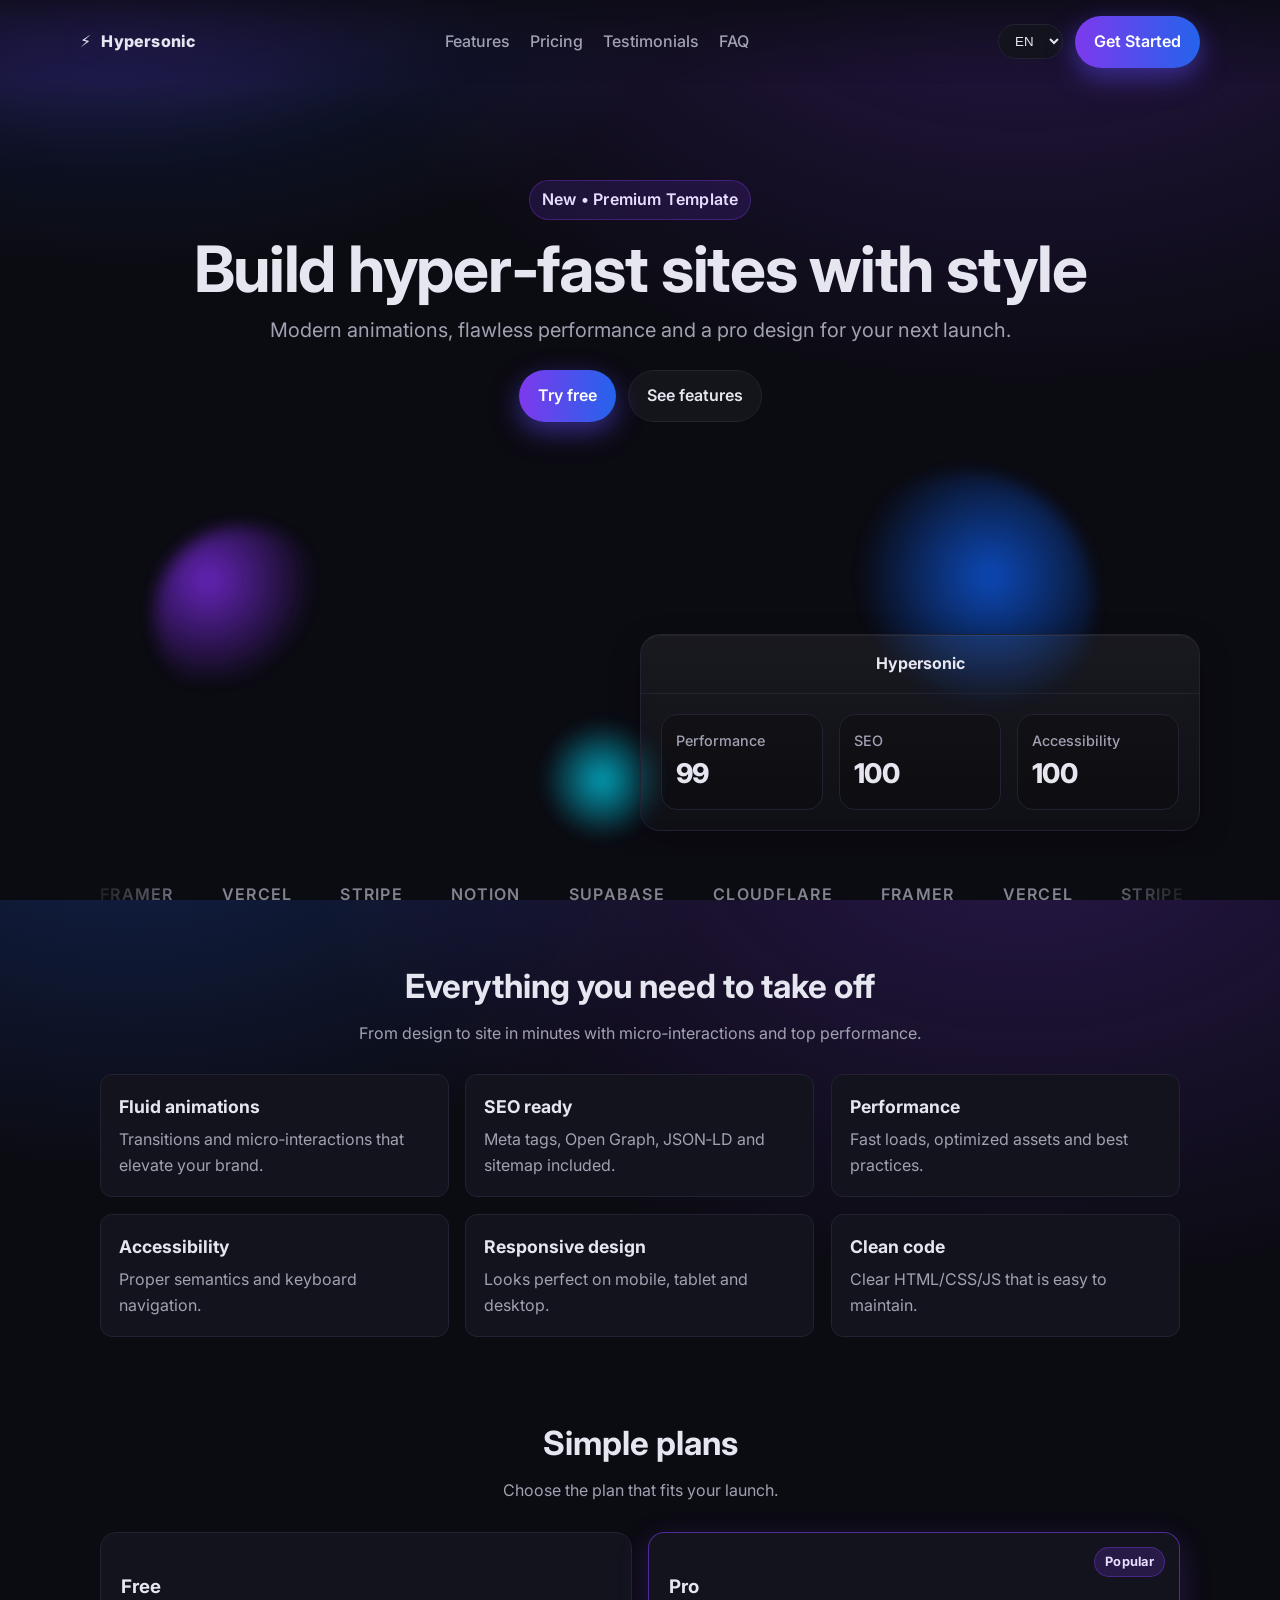
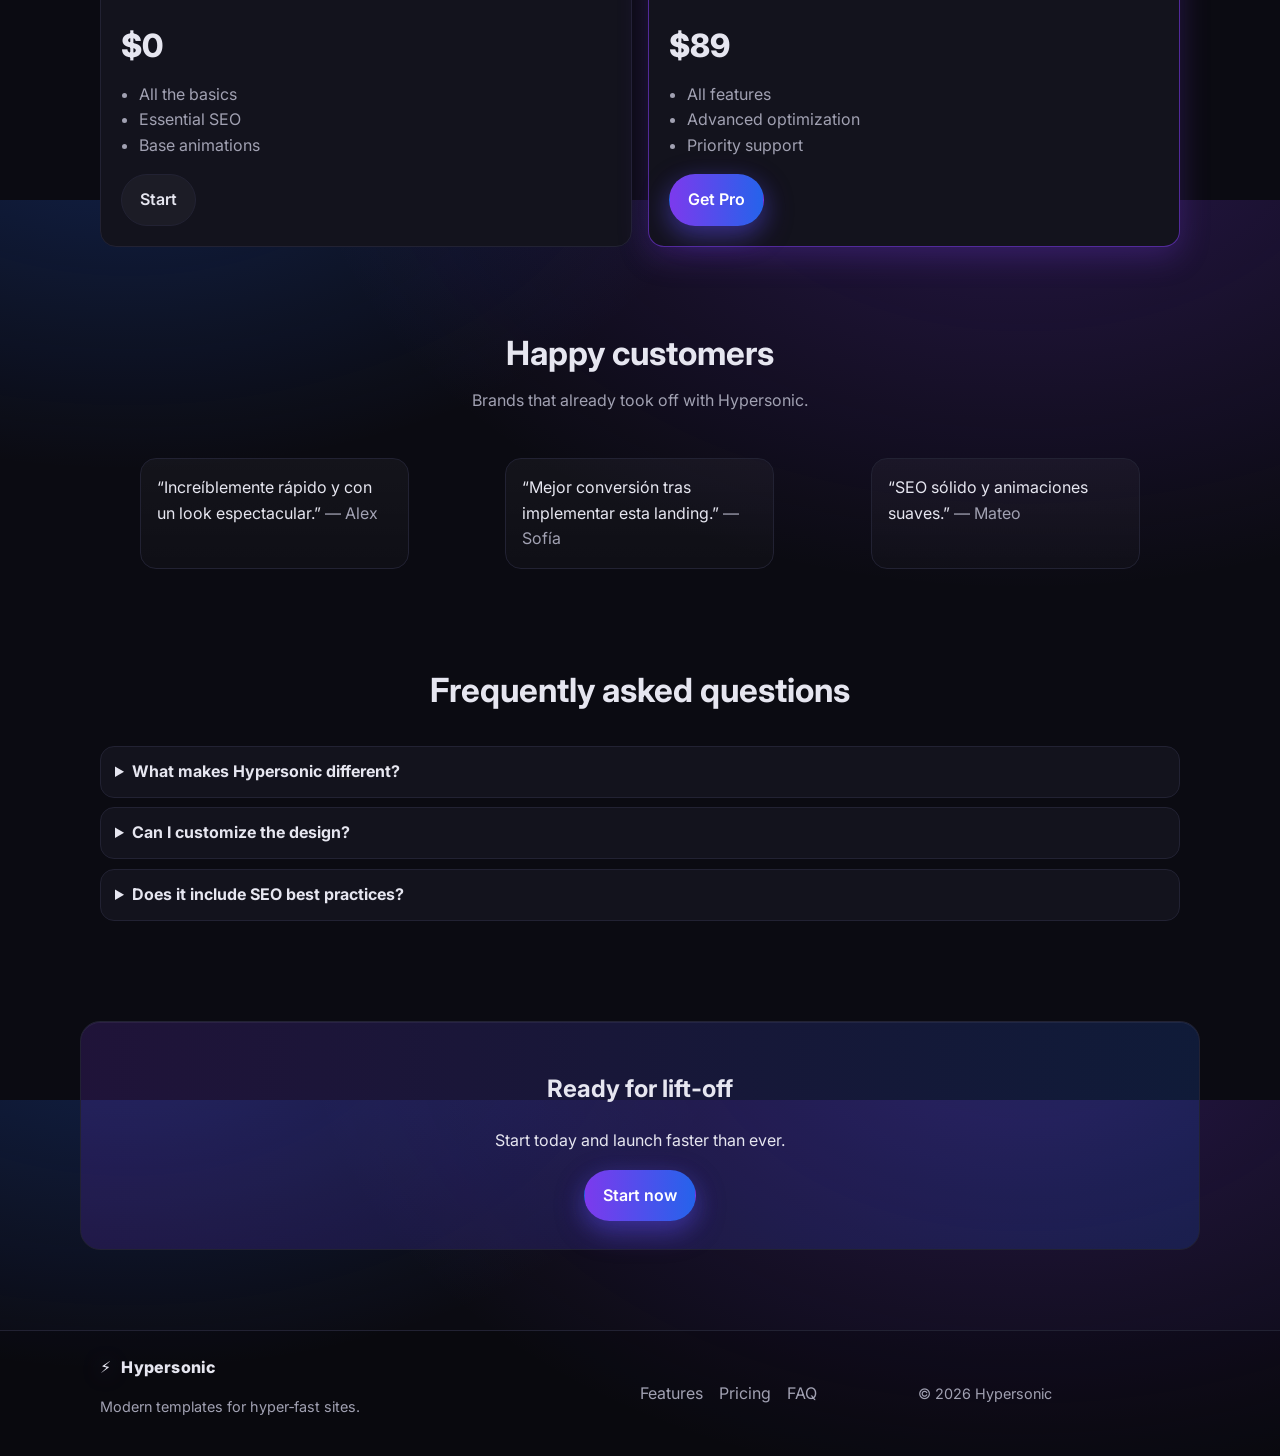
==== hypersonic/index.html @ bf84eae8 "Create Hypersonic landing page with multilingual support and animations Co-authored-by: temprano.jav" ====
<!doctype html>
<html lang="es">
  <head>
    <meta charset="utf-8" />
    <meta http-equiv="X-UA-Compatible" content="IE=edge" />
    <meta name="viewport" content="width=device-width, initial-scale=1" />

    <title data-i18n="meta.title">Hypersonic — Sitios ultrarrápidos con estilo</title>
    <meta name="description" data-i18n="meta.description" content="Crea y lanza sitios hiperrápidos con animaciones modernas y una experiencia impecable." />

    <link rel="canonical" href="/" />
    <link rel="alternate" href="/?lang=en" hreflang="en" />
    <link rel="alternate" href="/?lang=es" hreflang="es" />

    <meta property="og:type" content="website" />
    <meta property="og:url" content="/" />
    <meta property="og:title" data-i18n="meta.og_title" content="Hypersonic — Build hyper‑fast sites" />
    <meta property="og:description" data-i18n="meta.og_description" content="Build and launch hyper‑fast sites with modern animations and a flawless experience." />
    <meta property="og:image" content="https://via.placeholder.com/1200x630.png?text=Hypersonic" />

    <meta name="twitter:card" content="summary_large_image" />
    <meta name="twitter:title" data-i18n="meta.twitter_title" content="Hypersonic — Build hyper‑fast sites" />
    <meta name="twitter:description" data-i18n="meta.twitter_description" content="Build and launch hyper‑fast sites with modern animations and a flawless experience." />
    <meta name="twitter:image" content="https://via.placeholder.com/1200x630.png?text=Hypersonic" />

    <link rel="icon" href="data:image/svg+xml,%3Csvg xmlns='http://www.w3.org/2000/svg' viewBox='0 0 120 120'%3E%3Cdefs%3E%3ClinearGradient id='g' x1='0' x2='1' y1='0' y2='1'%3E%3Cstop stop-color='%23A855F7'/%3E%3Cstop offset='1' stop-color='%233B82F6'/%3E%3C/linearGradient%3E%3C/defs%3E%3Ccircle cx='60' cy='60' r='56' fill='url(%23g)'/%3E%3Cpath fill='white' d='M30 64l22-8 18-20 20-6-18 22-8 20z'/%3E%3C/svg%3E" />

    <link rel="preconnect" href="https://fonts.googleapis.com" />
    <link rel="preconnect" href="https://fonts.gstatic.com" crossorigin />
    <link href="https://fonts.googleapis.com/css2?family=Inter:wght@400;500;600;700;800&display=swap" rel="stylesheet">

    <link rel="stylesheet" href="/hypersonic/styles.css" />

    <script type="application/ld+json" id="ld-json-website">
      {
        "@context": "https://schema.org",
        "@type": "WebSite",
        "name": "Hypersonic",
        "url": "/",
        "potentialAction": {
          "@type": "SearchAction",
          "target": "/?q={search_term_string}",
          "query-input": "required name=search_term_string"
        }
      }
    </script>
    <script type="application/ld+json" id="ld-json-org">
      {
        "@context": "https://schema.org",
        "@type": "Organization",
        "name": "Hypersonic",
        "url": "/",
        "logo": "https://via.placeholder.com/512.png?text=Hypersonic",
        "sameAs": [
          "https://twitter.com/",
          "https://www.linkedin.com/"
        ]
      }
    </script>
  </head>
  <body>
    <noscript>Para la mejor experiencia, habilita JavaScript. For the best experience, enable JavaScript.</noscript>

    <div class="noise-bg" aria-hidden="true"></div>
    <div class="gradient-bg" aria-hidden="true"></div>

    <header class="site-header">
      <div class="container header-inner">
        <a href="#" class="logo" aria-label="Hypersonic home">
          <span class="logo-mark" aria-hidden="true">⚡️</span>
          <span class="logo-type">Hypersonic</span>
        </a>
        <nav class="nav" aria-label="Primary">
          <a href="#features" data-i18n="nav.features">Características</a>
          <a href="#pricing" data-i18n="nav.pricing">Precios</a>
          <a href="#testimonials" data-i18n="nav.testimonials">Testimonios</a>
          <a href="#faq" data-i18n="nav.faq">FAQ</a>
        </nav>
        <div class="header-cta">
          <select id="lang-select" aria-label="Language selector">
            <option value="es" selected>ES</option>
            <option value="en">EN</option>
          </select>
          <a class="btn btn-primary" href="#cta" data-i18n="nav.cta">Empezar</a>
        </div>
      </div>
    </header>

    <main>
      <section class="hero" id="home">
        <div class="container hero-inner">
          <div class="hero-badge reveal" data-i18n="hero.badge">Nuevo • Plantilla premium</div>
          <h1 class="hero-title reveal" data-i18n="hero.title">Construye sitios hiperrápidos con estilo</h1>
          <p class="hero-subtitle reveal" data-i18n="hero.subtitle">Animaciones modernas, rendimiento impecable y diseño profesional para tu próximo lanzamiento.</p>
          <div class="hero-actions reveal">
            <a class="btn btn-primary" href="#pricing" data-i18n="hero.primary_cta">Probar gratis</a>
            <a class="btn btn-ghost" href="#features" data-i18n="hero.secondary_cta">Ver características</a>
          </div>
          <div class="hero-art" aria-hidden="true">
            <div class="orb orb-a"></div>
            <div class="orb orb-b"></div>
            <div class="orb orb-c"></div>
            <div class="hero-card tilt reveal">
              <div class="card-header">Hypersonic</div>
              <div class="card-body">
                <div class="metric">
                  <span class="metric-label" data-i18n="hero.metric_1_label">Velocidad</span>
                  <span class="metric-value">99</span>
                </div>
                <div class="metric">
                  <span class="metric-label" data-i18n="hero.metric_2_label">SEO</span>
                  <span class="metric-value">100</span>
                </div>
                <div class="metric">
                  <span class="metric-label" data-i18n="hero.metric_3_label">Accesibilidad</span>
                  <span class="metric-value">100</span>
                </div>
              </div>
            </div>
          </div>
        </div>
      </section>

      <section class="logos" aria-label="Trusted by">
        <div class="container marquee reveal">
          <div class="marquee-track">
            <span>Framer</span><span>Vercel</span><span>Stripe</span><span>Notion</span><span>Supabase</span><span>Cloudflare</span>
            <span>Framer</span><span>Vercel</span><span>Stripe</span><span>Notion</span><span>Supabase</span><span>Cloudflare</span>
          </div>
        </div>
      </section>

      <section class="features" id="features">
        <div class="container">
          <header class="section-header reveal">
            <h2 data-i18n="features.title">Todo lo que necesitas para despegar</h2>
            <p data-i18n="features.subtitle">De diseño a sitio en minutos, con micro‑interacciones y rendimiento top.</p>
          </header>
          <div class="features-grid">
            <article class="feature-card reveal">
              <h3 data-i18n="features.items.0.title">Animaciones fluidas</h3>
              <p data-i18n="features.items.0.desc">Transiciones y micro‑interacciones que elevan tu marca.</p>
            </article>
            <article class="feature-card reveal">
              <h3 data-i18n="features.items.1.title">SEO listo</h3>
              <p data-i18n="features.items.1.desc">Meta etiquetas, Open Graph, JSON‑LD y sitemap incluidos.</p>
            </article>
            <article class="feature-card reveal">
              <h3 data-i18n="features.items.2.title">Rendimiento</h3>
              <p data-i18n="features.items.2.desc">Cargas rápidas, assets optimizados y buenas prácticas.</p>
            </article>
            <article class="feature-card reveal">
              <h3 data-i18n="features.items.3.title">Accesibilidad</h3>
              <p data-i18n="features.items.3.desc">Semántica correcta y navegación con teclado.</p>
            </article>
            <article class="feature-card reveal">
              <h3 data-i18n="features.items.4.title">Diseño responsive</h3>
              <p data-i18n="features.items.4.desc">Se adapta perfecto a móvil, tablet y escritorio.</p>
            </article>
            <article class="feature-card reveal">
              <h3 data-i18n="features.items.5.title">Código limpio</h3>
              <p data-i18n="features.items.5.desc">HTML/CSS/JS claros y fáciles de mantener.</p>
            </article>
          </div>
        </div>
      </section>

      <section class="pricing" id="pricing">
        <div class="container">
          <header class="section-header reveal">
            <h2 data-i18n="pricing.title">Planes sencillos</h2>
            <p data-i18n="pricing.subtitle">Elige el plan que se ajusta a tu lanzamiento.</p>
          </header>
          <div class="pricing-grid">
            <article class="price-card reveal">
              <h3 data-i18n="pricing.free.title">Gratis</h3>
              <p class="price" data-i18n="pricing.free.price">$0</p>
              <ul>
                <li data-i18n="pricing.free.items.0">Todo lo básico</li>
                <li data-i18n="pricing.free.items.1">SEO esencial</li>
                <li data-i18n="pricing.free.items.2">Animaciones base</li>
              </ul>
              <a href="#cta" class="btn btn-ghost" data-i18n="pricing.free.cta">Empezar</a>
            </article>
            <article class="price-card popular reveal">
              <div class="pill" data-i18n="pricing.pro.badge">Popular</div>
              <h3 data-i18n="pricing.pro.title">Pro</h3>
              <p class="price" data-i18n="pricing.pro.price">$89</p>
              <ul>
                <li data-i18n="pricing.pro.items.0">Todas las características</li>
                <li data-i18n="pricing.pro.items.1">Optimización avanzada</li>
                <li data-i18n="pricing.pro.items.2">Soporte prioritario</li>
              </ul>
              <a href="#cta" class="btn btn-primary" data-i18n="pricing.pro.cta">Obtener Pro</a>
            </article>
          </div>
        </div>
      </section>

      <section class="testimonials" id="testimonials">
        <div class="container">
          <header class="section-header reveal">
            <h2 data-i18n="testimonials.title">Clientes felices</h2>
            <p data-i18n="testimonials.subtitle">Marcas que ya despegaron con Hypersonic.</p>
          </header>
          <div class="quotes">
            <blockquote class="quote reveal">“Increíblemente rápido y con un look espectacular.” <cite>— Alex</cite></blockquote>
            <blockquote class="quote reveal">“Mejor conversión tras implementar esta landing.” <cite>— Sofía</cite></blockquote>
            <blockquote class="quote reveal">“SEO sólido y animaciones suaves.” <cite>— Mateo</cite></blockquote>
          </div>
        </div>
      </section>

      <section class="faq" id="faq">
        <div class="container">
          <header class="section-header reveal">
            <h2 data-i18n="faq.title">Preguntas frecuentes</h2>
          </header>
          <div class="accordion">
            <details class="reveal">
              <summary data-i18n="faq.q1.q">¿Qué hace a Hypersonic diferente?</summary>
              <p data-i18n="faq.q1.a">Rendimiento, diseño y SEO integrados desde el inicio.</p>
            </details>
            <details class="reveal">
              <summary data-i18n="faq.q2.q">¿Puedo personalizar el diseño?</summary>
              <p data-i18n="faq.q2.a">Sí, el código es claro y fácil de adaptar.</p>
            </details>
            <details class="reveal">
              <summary data-i18n="faq.q3.q">¿Incluye buenas prácticas SEO?</summary>
              <p data-i18n="faq.q3.a">Incluye meta, Open Graph, Twitter, JSON‑LD, sitemap y robots.</p>
            </details>
          </div>
        </div>
      </section>

      <section class="cta" id="cta">
        <div class="container reveal">
          <h2 data-i18n="cta.title">Listo para despegar</h2>
          <p data-i18n="cta.subtitle">Empieza hoy y lanza más rápido que nunca.</p>
          <a class="btn btn-primary" href="#" data-i18n="cta.cta">Comenzar ahora</a>
        </div>
      </section>
    </main>

    <footer class="site-footer">
      <div class="container footer-inner">
        <div class="footer-brand">
          <div class="logo"><span class="logo-mark">⚡️</span><span class="logo-type">Hypersonic</span></div>
          <p class="small" data-i18n="footer.tagline">Plantillas modernas para sitios hiperrápidos.</p>
        </div>
        <nav class="footer-nav">
          <a href="#features" data-i18n="nav.features">Características</a>
          <a href="#pricing" data-i18n="nav.pricing">Precios</a>
          <a href="#faq" data-i18n="nav.faq">FAQ</a>
        </nav>
        <div class="footer-note small">© <span id="year"></span> Hypersonic</div>
      </div>
    </footer>

    <script src="/hypersonic/app.js" defer></script>
  </body>
</html>
---- hypersonic/styles.css ----
:root {
  --bg: #0b0b12;
  --bg-elev: #11111a;
  --text: #e6e6f0;
  --muted: #a1a1b2;
  --primary: #7c3aed;
  --primary-2: #2563eb;
  --accent: #22d3ee;
  --card: #13131d;
  --border: #222233;
  --radius: 12px;
  --container: 1120px;
}

* { box-sizing: border-box; }
html, body { height: 100%; }
body {
  margin: 0;
  font-family: "Inter", ui-sans-serif, system-ui, -apple-system, Segoe UI, Roboto, Arial, "Apple Color Emoji", "Segoe UI Emoji";
  color: var(--text);
  background: radial-gradient(1200px 800px at 80% -10%, rgba(124,58,237,0.25), transparent 60%),
              radial-gradient(1000px 600px at 10% -10%, rgba(37,99,235,0.25), transparent 60%),
              var(--bg);
  line-height: 1.6;
  -webkit-font-smoothing: antialiased;
  text-rendering: optimizeLegibility;
}

.container {
  width: 100%;
  max-width: var(--container);
  margin: 0 auto;
  padding: 0 20px;
}
.small { color: var(--muted); font-size: 0.9rem; }

.noise-bg::before {
  content: "";
  position: fixed; inset: 0;
  background-image: url("data:image/svg+xml,%3Csvg xmlns='http://www.w3.org/2000/svg' width='140' height='140' viewBox='0 0 140 140'%3E%3Cfilter id='n'%3E%3CfeTurbulence type='fractalNoise' baseFrequency='0.8' numOctaves='2' stitchTiles='stitch'/%3E%3CfeColorMatrix type='saturate' values='0'/%3E%3CfeComponentTransfer%3E%3CfeFuncA type='linear' slope='0.03'/%3E%3C/feComponentTransfer%3E%3C/filter%3E%3Crect width='100%25' height='100%25' filter='url(%23n)'/%3E%3C/svg%3E");
  opacity: 0.35; pointer-events: none; mix-blend-mode: soft-light;
}
.gradient-bg::before {
  content: "";
  position: fixed; inset: -20% -20% -10% -20%;
  background: radial-gradient(40% 30% at 20% 10%, rgba(124,58,237,0.4), transparent 60%),
              radial-gradient(30% 25% at 80% 0%, rgba(37,99,235,0.35), transparent 60%),
              radial-gradient(50% 40% at 50% -10%, rgba(34,211,238,0.25), transparent 60%);
  filter: blur(30px) saturate(120%);
  animation: floatSlow 20s ease-in-out infinite;
  pointer-events: none;
}

.site-header {
  position: sticky; top: 0; z-index: 50;
  background: linear-gradient(to bottom, rgba(11,11,18,0.8), rgba(11,11,18,0.3) 60%, transparent);
  backdrop-filter: blur(10px);
}
.header-inner {
  display: flex; align-items: center; justify-content: space-between;
  padding: 16px 0;
}
.logo { display: inline-flex; align-items: center; gap: 10px; color: var(--text); text-decoration: none; font-weight: 700; letter-spacing: 0.2px; }
.logo-mark { filter: drop-shadow(0 2px 10px rgba(124,58,237,0.6)); }
.logo-type { font-weight: 800; }

.nav { display: none; gap: 20px; }
.nav a { color: var(--muted); text-decoration: none; font-weight: 500; }
.nav a:hover { color: var(--text); }

.header-cta { display: flex; align-items: center; gap: 12px; }
#lang-select { background: var(--card); color: var(--text); border: 1px solid var(--border); border-radius: 999px; padding: 8px 12px; }

.btn { display: inline-flex; align-items: center; justify-content: center; gap: 8px; border-radius: 999px; padding: 12px 18px; text-decoration: none; font-weight: 600; border: 1px solid transparent; transition: transform .15s ease, box-shadow .2s ease, background .2s ease, color .2s ease; }
.btn-primary { background: linear-gradient(90deg, var(--primary), var(--primary-2)); color: white; box-shadow: 0 10px 30px rgba(124,58,237,.35), 0 8px 22px rgba(37,99,235,.25); }
.btn-primary:hover { transform: translateY(-2px); box-shadow: 0 14px 40px rgba(124,58,237,.45), 0 12px 28px rgba(37,99,235,.35); }
.btn-ghost { background: rgba(255,255,255,0.04); color: var(--text); border-color: var(--border); }
.btn-ghost:hover { background: rgba(255,255,255,0.07); }

.hero { padding: 96px 0 40px; position: relative; overflow: hidden; }
.hero-inner { position: relative; z-index: 1; text-align: center; }
.hero-badge { display: inline-block; padding: 6px 12px; border-radius: 999px; background: rgba(124,58,237,.15); color: #e9ddff; border: 1px solid rgba(124,58,237,.35); font-weight: 600; letter-spacing: .2px; }
.hero-title { font-size: clamp(2rem, 5vw, 4rem); letter-spacing: -0.02em; margin: 16px 0 12px; line-height: 1.05; }
.hero-subtitle { color: var(--muted); font-size: clamp(1rem, 2.2vw, 1.25rem); max-width: 760px; margin: 0 auto 24px; }
.hero-actions { display: flex; gap: 12px; justify-content: center; }

.hero-art { position: relative; height: 360px; margin-top: 32px; }
.orb { position: absolute; border-radius: 50%; filter: blur(8px) saturate(140%); opacity: .7; animation: float 10s ease-in-out infinite; }
.orb-a { width: 180px; height: 180px; left: 5%; top: 20%; background: radial-gradient(circle at 30% 30%, #7c3aed, transparent 60%); animation-delay: 0s; }
.orb-b { width: 260px; height: 260px; right: 8%; top: 5%; background: radial-gradient(circle at 60% 40%, #2563eb, transparent 60%); animation-delay: .6s; }
.orb-c { width: 140px; height: 140px; left: 40%; bottom: -10%; background: radial-gradient(circle at 50% 50%, #22d3ee, transparent 60%); animation-delay: 1.2s; }

.hero-card { position: absolute; inset: 50% auto auto 50%; transform: translate(-50%, -40%); width: min(560px, 92%); background: linear-gradient(180deg, rgba(255,255,255,0.06), rgba(255,255,255,0.02)); border: 1px solid var(--border); border-radius: 20px; box-shadow: 0 10px 30px rgba(0,0,0,.25), inset 0 1px 0 rgba(255,255,255,.06); backdrop-filter: blur(6px); }
.hero-card .card-header { padding: 16px 20px; border-bottom: 1px solid var(--border); font-weight: 700; }
.hero-card .card-body { padding: 20px; display: grid; grid-template-columns: repeat(3, 1fr); gap: 16px; }
.metric { background: rgba(0,0,0,.24); border: 1px solid var(--border); border-radius: 16px; padding: 14px; text-align: left; }
.metric-label { display: block; color: var(--muted); font-weight: 500; font-size: .9rem; }
.metric-value { font-size: 1.7rem; font-weight: 800; letter-spacing: -0.02em; }

.logos { padding: 28px 0 12px; }
.marquee { overflow: hidden; mask-image: linear-gradient(90deg, transparent, black 10%, black 90%, transparent); }
.marquee-track { display: inline-flex; gap: 48px; white-space: nowrap; animation: marquee 22s linear infinite; opacity: .8; color: var(--muted); font-weight: 600; }
.marquee-track span { display: inline-block; letter-spacing: 0.08em; text-transform: uppercase; }

.section-header { text-align: center; margin-bottom: 28px; }
.section-header h2 { font-size: clamp(1.6rem, 2.6vw, 2.2rem); margin: 0 0 8px; }
.section-header p { color: var(--muted); margin: 0; }

.features { padding: 40px 0; }
.features-grid { display: grid; grid-template-columns: repeat(3, 1fr); gap: 16px; }
.feature-card { background: var(--card); border: 1px solid var(--border); border-radius: var(--radius); padding: 18px; transition: transform .2s ease, box-shadow .2s ease; }
.feature-card:hover { transform: translateY(-4px); box-shadow: 0 12px 30px rgba(0,0,0,.3); }
.feature-card h3 { margin: 0 0 6px; font-size: 1.1rem; }
.feature-card p { margin: 0; color: var(--muted); }

.pricing { padding: 40px 0; }
.pricing-grid { display: grid; grid-template-columns: repeat(2, 1fr); gap: 16px; }
.price-card { background: var(--card); border: 1px solid var(--border); border-radius: 16px; padding: 20px; position: relative; }
.price-card .price { font-size: 2rem; font-weight: 800; margin: 10px 0; }
.price-card ul { margin: 0 0 16px; padding-left: 18px; color: var(--muted); }
.price-card.popular { border-color: rgba(124,58,237,.6); box-shadow: 0 10px 30px rgba(124,58,237,.25); }
.price-card .pill { position: absolute; top: 14px; right: 14px; background: rgba(124,58,237,.2); color: #e9ddff; border: 1px solid rgba(124,58,237,.4); padding: 4px 10px; border-radius: 999px; font-size: .8rem; font-weight: 700; letter-spacing: .02em; }

.testimonials { padding: 40px 0; }
.quotes { display: grid; grid-template-columns: repeat(3, 1fr); gap: 16px; }
.quote { background: linear-gradient(180deg, rgba(255,255,255,0.04), rgba(255,255,255,0.02)); border: 1px solid var(--border); border-radius: 16px; padding: 16px; }
.quote cite { color: var(--muted); font-style: normal; }

.faq { padding: 40px 0; }
.accordion details { background: var(--card); border: 1px solid var(--border); border-radius: 14px; padding: 12px 14px; margin-bottom: 10px; }
.accordion summary { cursor: pointer; font-weight: 700; }

.cta { padding: 50px 0 80px; text-align: center; }
.cta .container { background: linear-gradient(90deg, rgba(124,58,237,.18), rgba(37,99,235,.18)); border: 1px solid var(--border); border-radius: 20px; padding: 28px; box-shadow: inset 0 1px 0 rgba(255,255,255,.06); }

.site-footer { border-top: 1px solid var(--border); padding: 24px 0; background: rgba(0,0,0,.2); }
.footer-inner { display: grid; grid-template-columns: 2fr 1fr 1fr; gap: 16px; align-items: center; }
.footer-nav a { color: var(--muted); margin-right: 12px; text-decoration: none; }
.footer-nav a:hover { color: var(--text); }

/* Reveal on scroll */
.reveal { opacity: 0; transform: translateY(12px) scale(.98); will-change: transform, opacity; }
.reveal.reveal-in { opacity: 1; transform: none; transition: opacity .7s ease, transform .7s cubic-bezier(.2,.8,.2,1); }

/* 3D tilt */
.tilt { transform-style: preserve-3d; perspective: 1000px; }

/* Keyframes */
@keyframes float {
  0%, 100% { transform: translateY(0) translateX(0); }
  50% { transform: translateY(-16px) translateX(6px); }
}
@keyframes floatSlow {
  0%, 100% { transform: translateY(0); }
  50% { transform: translateY(-30px); }
}
@keyframes marquee {
  0% { transform: translateX(0); }
  100% { transform: translateX(-50%); }
}

/* Responsive */
@media (min-width: 900px) {
  .nav { display: flex; }
}
@media (max-width: 899px) {
  .hero-card .card-body { grid-template-columns: 1fr; }
  .features-grid { grid-template-columns: 1fr; }
  .pricing-grid { grid-template-columns: 1fr; }
  .quotes { grid-template-columns: 1fr; }
  .footer-inner { grid-template-columns: 1fr; text-align: center; }
}
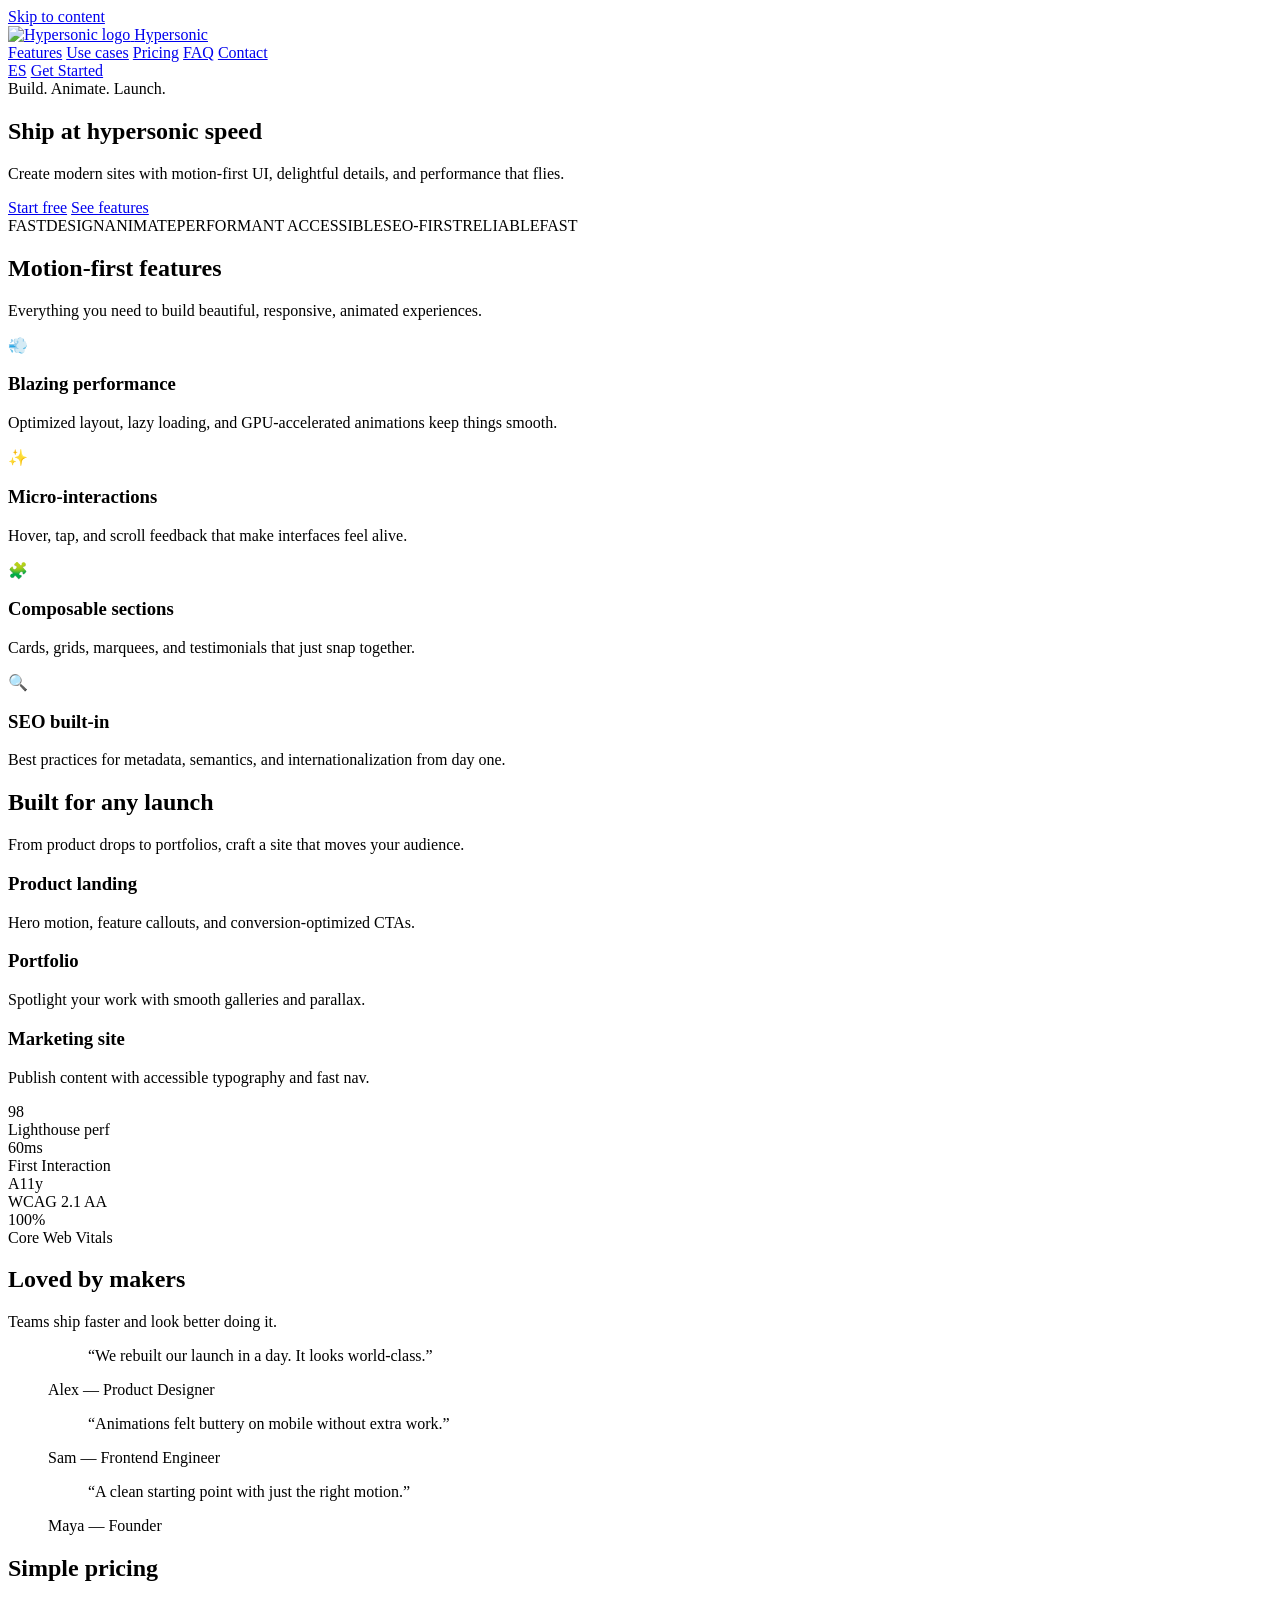
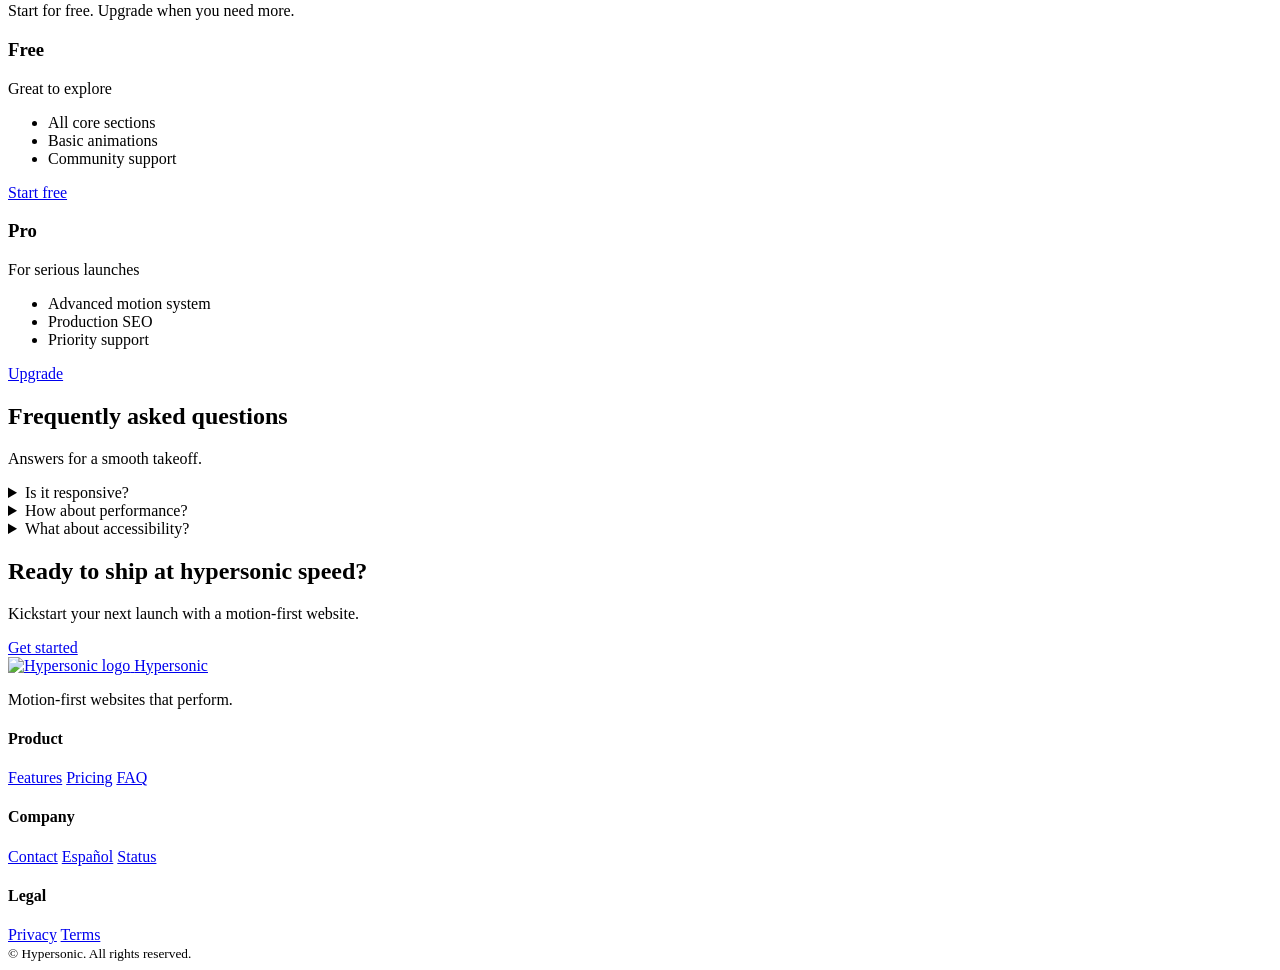
==== commit cbb761ec: "Add Hypersonic landing page with English and Spanish versions Co-authored-by: temprano.javier <tempr" ====
--- a/hypersonic/index.html
+++ b/hypersonic/index.html
@@ -1,262 +1,320 @@
 <!doctype html>
-<html lang="es">
-  <head>
-    <meta charset="utf-8" />
-    <meta http-equiv="X-UA-Compatible" content="IE=edge" />
-    <meta name="viewport" content="width=device-width, initial-scale=1" />
-
-    <title data-i18n="meta.title">Hypersonic — Sitios ultrarrápidos con estilo</title>
-    <meta name="description" data-i18n="meta.description" content="Crea y lanza sitios hiperrápidos con animaciones modernas y una experiencia impecable." />
-
-    <link rel="canonical" href="/" />
-    <link rel="alternate" href="/?lang=en" hreflang="en" />
-    <link rel="alternate" href="/?lang=es" hreflang="es" />
-
-    <meta property="og:type" content="website" />
-    <meta property="og:url" content="/" />
-    <meta property="og:title" data-i18n="meta.og_title" content="Hypersonic — Build hyper‑fast sites" />
-    <meta property="og:description" data-i18n="meta.og_description" content="Build and launch hyper‑fast sites with modern animations and a flawless experience." />
-    <meta property="og:image" content="https://via.placeholder.com/1200x630.png?text=Hypersonic" />
-
-    <meta name="twitter:card" content="summary_large_image" />
-    <meta name="twitter:title" data-i18n="meta.twitter_title" content="Hypersonic — Build hyper‑fast sites" />
-    <meta name="twitter:description" data-i18n="meta.twitter_description" content="Build and launch hyper‑fast sites with modern animations and a flawless experience." />
-    <meta name="twitter:image" content="https://via.placeholder.com/1200x630.png?text=Hypersonic" />
-
-    <link rel="icon" href="data:image/svg+xml,%3Csvg xmlns='http://www.w3.org/2000/svg' viewBox='0 0 120 120'%3E%3Cdefs%3E%3ClinearGradient id='g' x1='0' x2='1' y1='0' y2='1'%3E%3Cstop stop-color='%23A855F7'/%3E%3Cstop offset='1' stop-color='%233B82F6'/%3E%3C/linearGradient%3E%3C/defs%3E%3Ccircle cx='60' cy='60' r='56' fill='url(%23g)'/%3E%3Cpath fill='white' d='M30 64l22-8 18-20 20-6-18 22-8 20z'/%3E%3C/svg%3E" />
-
-    <link rel="preconnect" href="https://fonts.googleapis.com" />
-    <link rel="preconnect" href="https://fonts.gstatic.com" crossorigin />
-    <link href="https://fonts.googleapis.com/css2?family=Inter:wght@400;500;600;700;800&display=swap" rel="stylesheet">
-
-    <link rel="stylesheet" href="/hypersonic/styles.css" />
-
-    <script type="application/ld+json" id="ld-json-website">
-      {
-        "@context": "https://schema.org",
-        "@type": "WebSite",
-        "name": "Hypersonic",
-        "url": "/",
-        "potentialAction": {
-          "@type": "SearchAction",
-          "target": "/?q={search_term_string}",
-          "query-input": "required name=search_term_string"
-        }
-      }
-    </script>
-    <script type="application/ld+json" id="ld-json-org">
-      {
-        "@context": "https://schema.org",
-        "@type": "Organization",
-        "name": "Hypersonic",
-        "url": "/",
-        "logo": "https://via.placeholder.com/512.png?text=Hypersonic",
-        "sameAs": [
-          "https://twitter.com/",
-          "https://www.linkedin.com/"
-        ]
-      }
-    </script>
-  </head>
-  <body>
-    <noscript>Para la mejor experiencia, habilita JavaScript. For the best experience, enable JavaScript.</noscript>
-
-    <div class="noise-bg" aria-hidden="true"></div>
-    <div class="gradient-bg" aria-hidden="true"></div>
-
-    <header class="site-header">
-      <div class="container header-inner">
-        <a href="#" class="logo" aria-label="Hypersonic home">
-          <span class="logo-mark" aria-hidden="true">⚡️</span>
-          <span class="logo-type">Hypersonic</span>
+<html lang="en">
+<head>
+  <meta charset="utf-8" />
+  <meta name="viewport" content="width=device-width, initial-scale=1" />
+  <title>Hypersonic — Ship sites at hypersonic speed</title>
+  <meta name="description" content="Hypersonic is a slick, modern landing page with motion. Build blazing-fast experiences with beautiful animations and clean UX." />
+  <meta name="keywords" content="hypersonic, landing page, animations, saas, template, fast websites" />
+
+  <!-- Canonical & hreflang: replace your-domain.com with your production domain -->
+  <link rel="canonical" href="https://your-domain.com/" />
+  <link rel="alternate" href="https://your-domain.com/" hreflang="en" />
+  <link rel="alternate" href="https://your-domain.com/es/" hreflang="es" />
+  <link rel="alternate" href="https://your-domain.com/" hreflang="x-default" />
+
+  <!-- Open Graph -->
+  <meta property="og:type" content="website" />
+  <meta property="og:title" content="Hypersonic — Ship sites at hypersonic speed" />
+  <meta property="og:description" content="Build blazing-fast experiences with beautiful animations and clean UX." />
+  <meta property="og:url" content="https://your-domain.com/" />
+  <meta property="og:image" content="https://your-domain.com/assets/og.jpg" />
+
+  <!-- Twitter Card -->
+  <meta name="twitter:card" content="summary_large_image" />
+  <meta name="twitter:title" content="Hypersonic — Ship sites at hypersonic speed" />
+  <meta name="twitter:description" content="Build blazing-fast experiences with beautiful animations and clean UX." />
+  <meta name="twitter:image" content="https://your-domain.com/assets/og.jpg" />
+
+  <!-- Preconnect & Fonts -->
+  <link rel="preconnect" href="https://fonts.googleapis.com" />
+  <link rel="preconnect" href="https://fonts.gstatic.com" crossorigin />
+  <link href="https://fonts.googleapis.com/css2?family=Inter:wght@400;500;600;700;800&family=Space+Grotesk:wght@400;600;700&display=swap" rel="stylesheet" />
+
+  <link rel="icon" href="/assets/favicon.svg" type="image/svg+xml" />
+  <link rel="stylesheet" href="/styles.css" />
+
+  <!-- JSON-LD Structured Data -->
+  <script type="application/ld+json">
+  {
+    "@context": "https://schema.org",
+    "@type": "WebSite",
+    "name": "Hypersonic",
+    "url": "https://your-domain.com/",
+    "inLanguage": "en",
+    "potentialAction": {
+      "@type": "SearchAction",
+      "target": "https://your-domain.com/?q={search_term_string}",
+      "query-input": "required name=search_term_string"
+    }
+  }
+  </script>
+  <script type="application/ld+json">
+  {
+    "@context": "https://schema.org",
+    "@type": "Organization",
+    "name": "Hypersonic",
+    "url": "https://your-domain.com/",
+    "logo": "https://your-domain.com/assets/logo.svg",
+    "sameAs": [
+      "https://twitter.com/",
+      "https://www.linkedin.com/"
+    ]
+  }
+  </script>
+</head>
+<body>
+  <a class="skip-link" href="#main">Skip to content</a>
+  <header class="site-header" data-reveal>
+    <div class="container header-inner">
+      <a class="brand" href="/">
+        <img src="/assets/logo.svg" alt="Hypersonic logo" width="28" height="28" />
+        <span>Hypersonic</span>
+      </a>
+      <nav class="nav">
+        <a href="#features">Features</a>
+        <a href="#use-cases">Use cases</a>
+        <a href="#pricing">Pricing</a>
+        <a href="#faq">FAQ</a>
+        <a href="#contact">Contact</a>
+      </nav>
+      <div class="actions">
+        <a class="btn btn-ghost" href="/es/" hreflang="es" aria-label="Cambiar a español">ES</a>
+        <a class="btn btn-primary" href="#get-started">Get Started</a>
+      </div>
+    </div>
+  </header>
+
+  <main id="main">
+    <!-- Background visual FX -->
+    <div class="bg">
+      <div class="blob b1" aria-hidden="true"></div>
+      <div class="blob b2" aria-hidden="true"></div>
+      <div class="grid-overlay" aria-hidden="true"></div>
+    </div>
+
+    <!-- Hero -->
+    <section class="section hero">
+      <div class="container">
+        <div class="eyebrow" data-reveal data-reveal-delay="50">Build. Animate. Launch.</div>
+        <h1 class="display" data-parallax data-speed="0.18">
+          Ship at <span class="gradient">hypersonic</span> speed
+        </h1>
+        <p class="lead" data-reveal data-reveal-delay="150">
+          Create modern sites with motion-first UI, delightful details, and performance that flies.
+        </p>
+        <div class="cta" data-reveal data-reveal-delay="250">
+          <a class="btn btn-primary" href="#get-started">Start free</a>
+          <a class="btn btn-ghost" href="#features">See features</a>
+        </div>
+        <div class="hero-media" data-reveal data-reveal-delay="350">
+          <div class="card video-mock">
+            <div class="window-chrome">
+              <span></span><span></span><span></span>
+            </div>
+            <div class="video shimmering" aria-hidden="true"></div>
+          </div>
+        </div>
+      </div>
+    </section>
+
+    <!-- Marquee -->
+    <section class="section marquee" aria-label="Brands" data-reveal>
+      <div class="marquee-track" data-marquee>
+        <span>FAST</span><span>DESIGN</span><span>ANIMATE</span><span>PERFORMANT</span>
+        <span>ACCESSIBLE</span><span>SEO-FIRST</span><span>RELIABLE</span><span>FAST</span>
+      </div>
+    </section>
+
+    <!-- Features -->
+    <section id="features" class="section features">
+      <div class="container">
+        <header class="section-head" data-reveal>
+          <h2>Motion-first features</h2>
+          <p>Everything you need to build beautiful, responsive, animated experiences.</p>
+        </header>
+        <div class="feature-grid">
+          <article class="feature" data-reveal>
+            <div class="icon">💨</div>
+            <h3>Blazing performance</h3>
+            <p>Optimized layout, lazy loading, and GPU-accelerated animations keep things smooth.</p>
+          </article>
+          <article class="feature" data-reveal data-reveal-delay="50">
+            <div class="icon">✨</div>
+            <h3>Micro‑interactions</h3>
+            <p>Hover, tap, and scroll feedback that make interfaces feel alive.</p>
+          </article>
+          <article class="feature" data-reveal data-reveal-delay="100">
+            <div class="icon">🧩</div>
+            <h3>Composable sections</h3>
+            <p>Cards, grids, marquees, and testimonials that just snap together.</p>
+          </article>
+          <article class="feature" data-reveal data-reveal-delay="150">
+            <div class="icon">🔍</div>
+            <h3>SEO built‑in</h3>
+            <p>Best practices for metadata, semantics, and internationalization from day one.</p>
+          </article>
+        </div>
+      </div>
+    </section>
+
+    <!-- Use cases / Showcase -->
+    <section id="use-cases" class="section showcase">
+      <div class="container">
+        <header class="section-head" data-reveal>
+          <h2>Built for any launch</h2>
+          <p>From product drops to portfolios, craft a site that moves your audience.</p>
+        </header>
+        <div class="cards">
+          <div class="card" data-tilt data-reveal>
+            <h3>Product landing</h3>
+            <p>Hero motion, feature callouts, and conversion-optimized CTAs.</p>
+          </div>
+          <div class="card" data-tilt data-reveal data-reveal-delay="75">
+            <h3>Portfolio</h3>
+            <p>Spotlight your work with smooth galleries and parallax.
+            </p>
+          </div>
+          <div class="card" data-tilt data-reveal data-reveal-delay="150">
+            <h3>Marketing site</h3>
+            <p>Publish content with accessible typography and fast nav.</p>
+          </div>
+        </div>
+      </div>
+    </section>
+
+    <!-- Metrics -->
+    <section class="section metrics" aria-label="Key metrics">
+      <div class="container metrics-grid">
+        <div class="metric" data-reveal><div class="num">98</div><div class="label">Lighthouse perf</div></div>
+        <div class="metric" data-reveal data-reveal-delay="60"><div class="num"><span aria-hidden="true">60</span>ms</div><div class="label">First Interaction</div></div>
+        <div class="metric" data-reveal data-reveal-delay="120"><div class="num">A11y</div><div class="label">WCAG 2.1 AA</div></div>
+        <div class="metric" data-reveal data-reveal-delay="180"><div class="num">100%</div><div class="label">Core Web Vitals</div></div>
+      </div>
+    </section>
+
+    <!-- Testimonials -->
+    <section class="section testimonials" aria-label="Testimonials">
+      <div class="container">
+        <header class="section-head" data-reveal>
+          <h2>Loved by makers</h2>
+          <p>Teams ship faster and look better doing it.</p>
+        </header>
+        <div class="testi-grid">
+          <figure class="testi" data-reveal>
+            <blockquote>“We rebuilt our launch in a day. It looks world‑class.”</blockquote>
+            <figcaption>Alex — Product Designer</figcaption>
+          </figure>
+          <figure class="testi" data-reveal data-reveal-delay="80">
+            <blockquote>“Animations felt buttery on mobile without extra work.”</blockquote>
+            <figcaption>Sam — Frontend Engineer</figcaption>
+          </figure>
+          <figure class="testi" data-reveal data-reveal-delay="160">
+            <blockquote>“A clean starting point with just the right motion.”</blockquote>
+            <figcaption>Maya — Founder</figcaption>
+          </figure>
+        </div>
+      </div>
+    </section>
+
+    <!-- Pricing -->
+    <section id="pricing" class="section pricing">
+      <div class="container">
+        <header class="section-head" data-reveal>
+          <h2>Simple pricing</h2>
+          <p>Start for free. Upgrade when you need more.</p>
+        </header>
+        <div class="pricing-grid">
+          <div class="price-card" data-reveal>
+            <h3>Free</h3>
+            <p>Great to explore</p>
+            <ul>
+              <li>All core sections</li>
+              <li>Basic animations</li>
+              <li>Community support</li>
+            </ul>
+            <a class="btn btn-ghost" href="#get-started">Start free</a>
+          </div>
+          <div class="price-card highlight" data-reveal data-reveal-delay="100">
+            <h3>Pro</h3>
+            <p>For serious launches</p>
+            <ul>
+              <li>Advanced motion system</li>
+              <li>Production SEO</li>
+              <li>Priority support</li>
+            </ul>
+            <a class="btn btn-primary" href="#get-started">Upgrade</a>
+          </div>
+        </div>
+      </div>
+    </section>
+
+    <!-- FAQ -->
+    <section id="faq" class="section faq">
+      <div class="container">
+        <header class="section-head" data-reveal>
+          <h2>Frequently asked questions</h2>
+          <p>Answers for a smooth takeoff.</p>
+        </header>
+        <details class="qa" data-reveal>
+          <summary>Is it responsive?</summary>
+          <p>Yes. The layout adapts fluidly from mobile to large desktop screens.</p>
+        </details>
+        <details class="qa" data-reveal data-reveal-delay="80">
+          <summary>How about performance?</summary>
+          <p>We favor semantic HTML, small CSS, and minimal JS with GPU‑accelerated motion.</p>
+        </details>
+        <details class="qa" data-reveal data-reveal-delay="160">
+          <summary>What about accessibility?</summary>
+          <p>Color contrast, focus states, skip link, motion preferences, and ARIA where needed.</p>
+        </details>
+      </div>
+    </section>
+
+    <!-- Contact / CTA -->
+    <section id="get-started" class="section final-cta">
+      <div class="container">
+        <h2 data-reveal>Ready to ship at hypersonic speed?</h2>
+        <p data-reveal data-reveal-delay="80">Kickstart your next launch with a motion-first website.</p>
+        <a class="btn btn-primary" href="#">Get started</a>
+      </div>
+    </section>
+  </main>
+
+  <footer id="contact" class="site-footer">
+    <div class="container footer-inner">
+      <div class="brand-col" data-reveal>
+        <a class="brand" href="/">
+          <img src="/assets/logo.svg" alt="Hypersonic logo" width="28" height="28" />
+          <span>Hypersonic</span>
         </a>
-        <nav class="nav" aria-label="Primary">
-          <a href="#features" data-i18n="nav.features">Características</a>
-          <a href="#pricing" data-i18n="nav.pricing">Precios</a>
-          <a href="#testimonials" data-i18n="nav.testimonials">Testimonios</a>
-          <a href="#faq" data-i18n="nav.faq">FAQ</a>
-        </nav>
-        <div class="header-cta">
-          <select id="lang-select" aria-label="Language selector">
-            <option value="es" selected>ES</option>
-            <option value="en">EN</option>
-          </select>
-          <a class="btn btn-primary" href="#cta" data-i18n="nav.cta">Empezar</a>
-        </div>
-      </div>
-    </header>
-
-    <main>
-      <section class="hero" id="home">
-        <div class="container hero-inner">
-          <div class="hero-badge reveal" data-i18n="hero.badge">Nuevo • Plantilla premium</div>
-          <h1 class="hero-title reveal" data-i18n="hero.title">Construye sitios hiperrápidos con estilo</h1>
-          <p class="hero-subtitle reveal" data-i18n="hero.subtitle">Animaciones modernas, rendimiento impecable y diseño profesional para tu próximo lanzamiento.</p>
-          <div class="hero-actions reveal">
-            <a class="btn btn-primary" href="#pricing" data-i18n="hero.primary_cta">Probar gratis</a>
-            <a class="btn btn-ghost" href="#features" data-i18n="hero.secondary_cta">Ver características</a>
-          </div>
-          <div class="hero-art" aria-hidden="true">
-            <div class="orb orb-a"></div>
-            <div class="orb orb-b"></div>
-            <div class="orb orb-c"></div>
-            <div class="hero-card tilt reveal">
-              <div class="card-header">Hypersonic</div>
-              <div class="card-body">
-                <div class="metric">
-                  <span class="metric-label" data-i18n="hero.metric_1_label">Velocidad</span>
-                  <span class="metric-value">99</span>
-                </div>
-                <div class="metric">
-                  <span class="metric-label" data-i18n="hero.metric_2_label">SEO</span>
-                  <span class="metric-value">100</span>
-                </div>
-                <div class="metric">
-                  <span class="metric-label" data-i18n="hero.metric_3_label">Accesibilidad</span>
-                  <span class="metric-value">100</span>
-                </div>
-              </div>
-            </div>
-          </div>
-        </div>
-      </section>
-
-      <section class="logos" aria-label="Trusted by">
-        <div class="container marquee reveal">
-          <div class="marquee-track">
-            <span>Framer</span><span>Vercel</span><span>Stripe</span><span>Notion</span><span>Supabase</span><span>Cloudflare</span>
-            <span>Framer</span><span>Vercel</span><span>Stripe</span><span>Notion</span><span>Supabase</span><span>Cloudflare</span>
-          </div>
-        </div>
-      </section>
-
-      <section class="features" id="features">
-        <div class="container">
-          <header class="section-header reveal">
-            <h2 data-i18n="features.title">Todo lo que necesitas para despegar</h2>
-            <p data-i18n="features.subtitle">De diseño a sitio en minutos, con micro‑interacciones y rendimiento top.</p>
-          </header>
-          <div class="features-grid">
-            <article class="feature-card reveal">
-              <h3 data-i18n="features.items.0.title">Animaciones fluidas</h3>
-              <p data-i18n="features.items.0.desc">Transiciones y micro‑interacciones que elevan tu marca.</p>
-            </article>
-            <article class="feature-card reveal">
-              <h3 data-i18n="features.items.1.title">SEO listo</h3>
-              <p data-i18n="features.items.1.desc">Meta etiquetas, Open Graph, JSON‑LD y sitemap incluidos.</p>
-            </article>
-            <article class="feature-card reveal">
-              <h3 data-i18n="features.items.2.title">Rendimiento</h3>
-              <p data-i18n="features.items.2.desc">Cargas rápidas, assets optimizados y buenas prácticas.</p>
-            </article>
-            <article class="feature-card reveal">
-              <h3 data-i18n="features.items.3.title">Accesibilidad</h3>
-              <p data-i18n="features.items.3.desc">Semántica correcta y navegación con teclado.</p>
-            </article>
-            <article class="feature-card reveal">
-              <h3 data-i18n="features.items.4.title">Diseño responsive</h3>
-              <p data-i18n="features.items.4.desc">Se adapta perfecto a móvil, tablet y escritorio.</p>
-            </article>
-            <article class="feature-card reveal">
-              <h3 data-i18n="features.items.5.title">Código limpio</h3>
-              <p data-i18n="features.items.5.desc">HTML/CSS/JS claros y fáciles de mantener.</p>
-            </article>
-          </div>
-        </div>
-      </section>
-
-      <section class="pricing" id="pricing">
-        <div class="container">
-          <header class="section-header reveal">
-            <h2 data-i18n="pricing.title">Planes sencillos</h2>
-            <p data-i18n="pricing.subtitle">Elige el plan que se ajusta a tu lanzamiento.</p>
-          </header>
-          <div class="pricing-grid">
-            <article class="price-card reveal">
-              <h3 data-i18n="pricing.free.title">Gratis</h3>
-              <p class="price" data-i18n="pricing.free.price">$0</p>
-              <ul>
-                <li data-i18n="pricing.free.items.0">Todo lo básico</li>
-                <li data-i18n="pricing.free.items.1">SEO esencial</li>
-                <li data-i18n="pricing.free.items.2">Animaciones base</li>
-              </ul>
-              <a href="#cta" class="btn btn-ghost" data-i18n="pricing.free.cta">Empezar</a>
-            </article>
-            <article class="price-card popular reveal">
-              <div class="pill" data-i18n="pricing.pro.badge">Popular</div>
-              <h3 data-i18n="pricing.pro.title">Pro</h3>
-              <p class="price" data-i18n="pricing.pro.price">$89</p>
-              <ul>
-                <li data-i18n="pricing.pro.items.0">Todas las características</li>
-                <li data-i18n="pricing.pro.items.1">Optimización avanzada</li>
-                <li data-i18n="pricing.pro.items.2">Soporte prioritario</li>
-              </ul>
-              <a href="#cta" class="btn btn-primary" data-i18n="pricing.pro.cta">Obtener Pro</a>
-            </article>
-          </div>
-        </div>
-      </section>
-
-      <section class="testimonials" id="testimonials">
-        <div class="container">
-          <header class="section-header reveal">
-            <h2 data-i18n="testimonials.title">Clientes felices</h2>
-            <p data-i18n="testimonials.subtitle">Marcas que ya despegaron con Hypersonic.</p>
-          </header>
-          <div class="quotes">
-            <blockquote class="quote reveal">“Increíblemente rápido y con un look espectacular.” <cite>— Alex</cite></blockquote>
-            <blockquote class="quote reveal">“Mejor conversión tras implementar esta landing.” <cite>— Sofía</cite></blockquote>
-            <blockquote class="quote reveal">“SEO sólido y animaciones suaves.” <cite>— Mateo</cite></blockquote>
-          </div>
-        </div>
-      </section>
-
-      <section class="faq" id="faq">
-        <div class="container">
-          <header class="section-header reveal">
-            <h2 data-i18n="faq.title">Preguntas frecuentes</h2>
-          </header>
-          <div class="accordion">
-            <details class="reveal">
-              <summary data-i18n="faq.q1.q">¿Qué hace a Hypersonic diferente?</summary>
-              <p data-i18n="faq.q1.a">Rendimiento, diseño y SEO integrados desde el inicio.</p>
-            </details>
-            <details class="reveal">
-              <summary data-i18n="faq.q2.q">¿Puedo personalizar el diseño?</summary>
-              <p data-i18n="faq.q2.a">Sí, el código es claro y fácil de adaptar.</p>
-            </details>
-            <details class="reveal">
-              <summary data-i18n="faq.q3.q">¿Incluye buenas prácticas SEO?</summary>
-              <p data-i18n="faq.q3.a">Incluye meta, Open Graph, Twitter, JSON‑LD, sitemap y robots.</p>
-            </details>
-          </div>
-        </div>
-      </section>
-
-      <section class="cta" id="cta">
-        <div class="container reveal">
-          <h2 data-i18n="cta.title">Listo para despegar</h2>
-          <p data-i18n="cta.subtitle">Empieza hoy y lanza más rápido que nunca.</p>
-          <a class="btn btn-primary" href="#" data-i18n="cta.cta">Comenzar ahora</a>
-        </div>
-      </section>
-    </main>
-
-    <footer class="site-footer">
-      <div class="container footer-inner">
-        <div class="footer-brand">
-          <div class="logo"><span class="logo-mark">⚡️</span><span class="logo-type">Hypersonic</span></div>
-          <p class="small" data-i18n="footer.tagline">Plantillas modernas para sitios hiperrápidos.</p>
-        </div>
-        <nav class="footer-nav">
-          <a href="#features" data-i18n="nav.features">Características</a>
-          <a href="#pricing" data-i18n="nav.pricing">Precios</a>
-          <a href="#faq" data-i18n="nav.faq">FAQ</a>
-        </nav>
-        <div class="footer-note small">© <span id="year"></span> Hypersonic</div>
-      </div>
-    </footer>
-
-    <script src="/hypersonic/app.js" defer></script>
-  </body>
+        <p>Motion-first websites that perform.</p>
+      </div>
+      <nav class="footer-nav" aria-label="Footer">
+        <div class="col" data-reveal>
+          <h4>Product</h4>
+          <a href="#features">Features</a>
+          <a href="#pricing">Pricing</a>
+          <a href="#faq">FAQ</a>
+        </div>
+        <div class="col" data-reveal data-reveal-delay="80">
+          <h4>Company</h4>
+          <a href="#contact">Contact</a>
+          <a href="/es/" hreflang="es">Español</a>
+          <a href="#">Status</a>
+        </div>
+        <div class="col" data-reveal data-reveal-delay="160">
+          <h4>Legal</h4>
+          <a href="#">Privacy</a>
+          <a href="#">Terms</a>
+        </div>
+      </nav>
+    </div>
+    <div class="container tiny">
+      <small>© <span id="year"></span> Hypersonic. All rights reserved.</small>
+    </div>
+  </footer>
+
+  <script src="/script.js" defer></script>
+</body>
 </html>
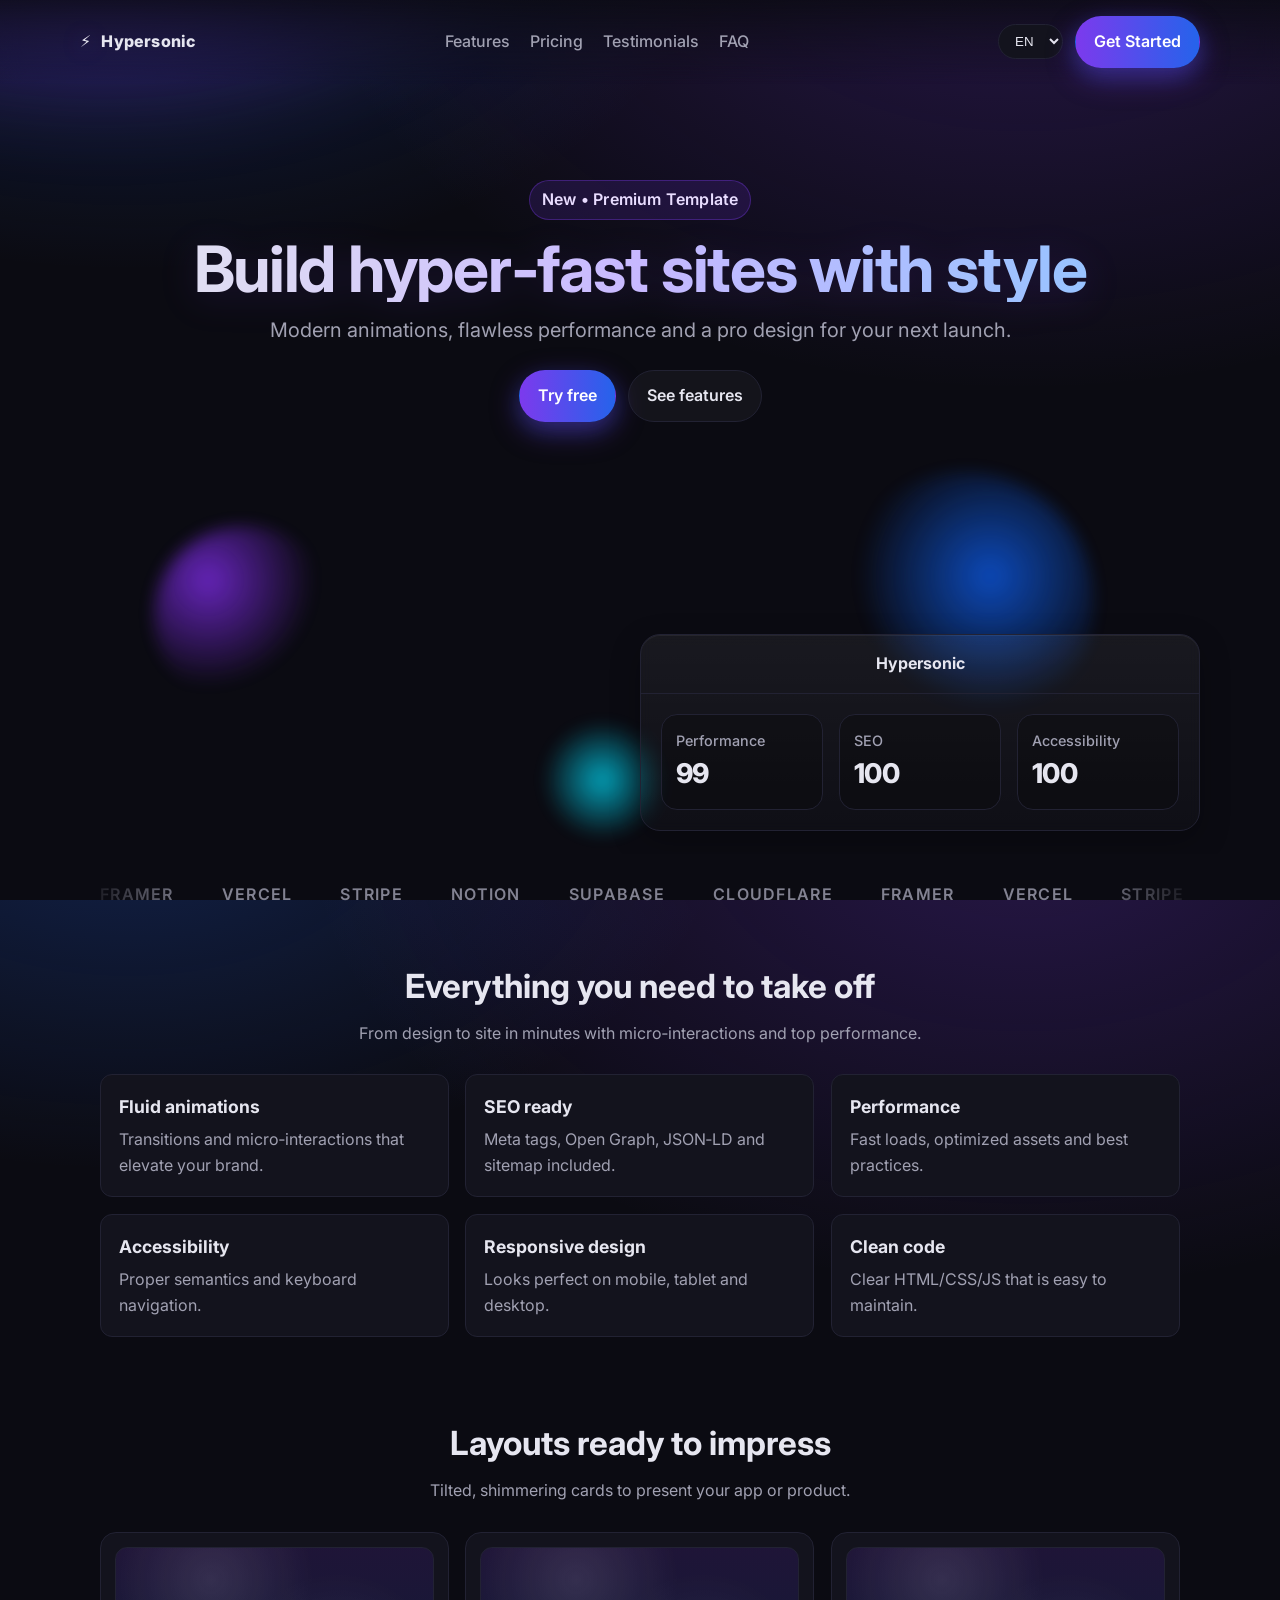
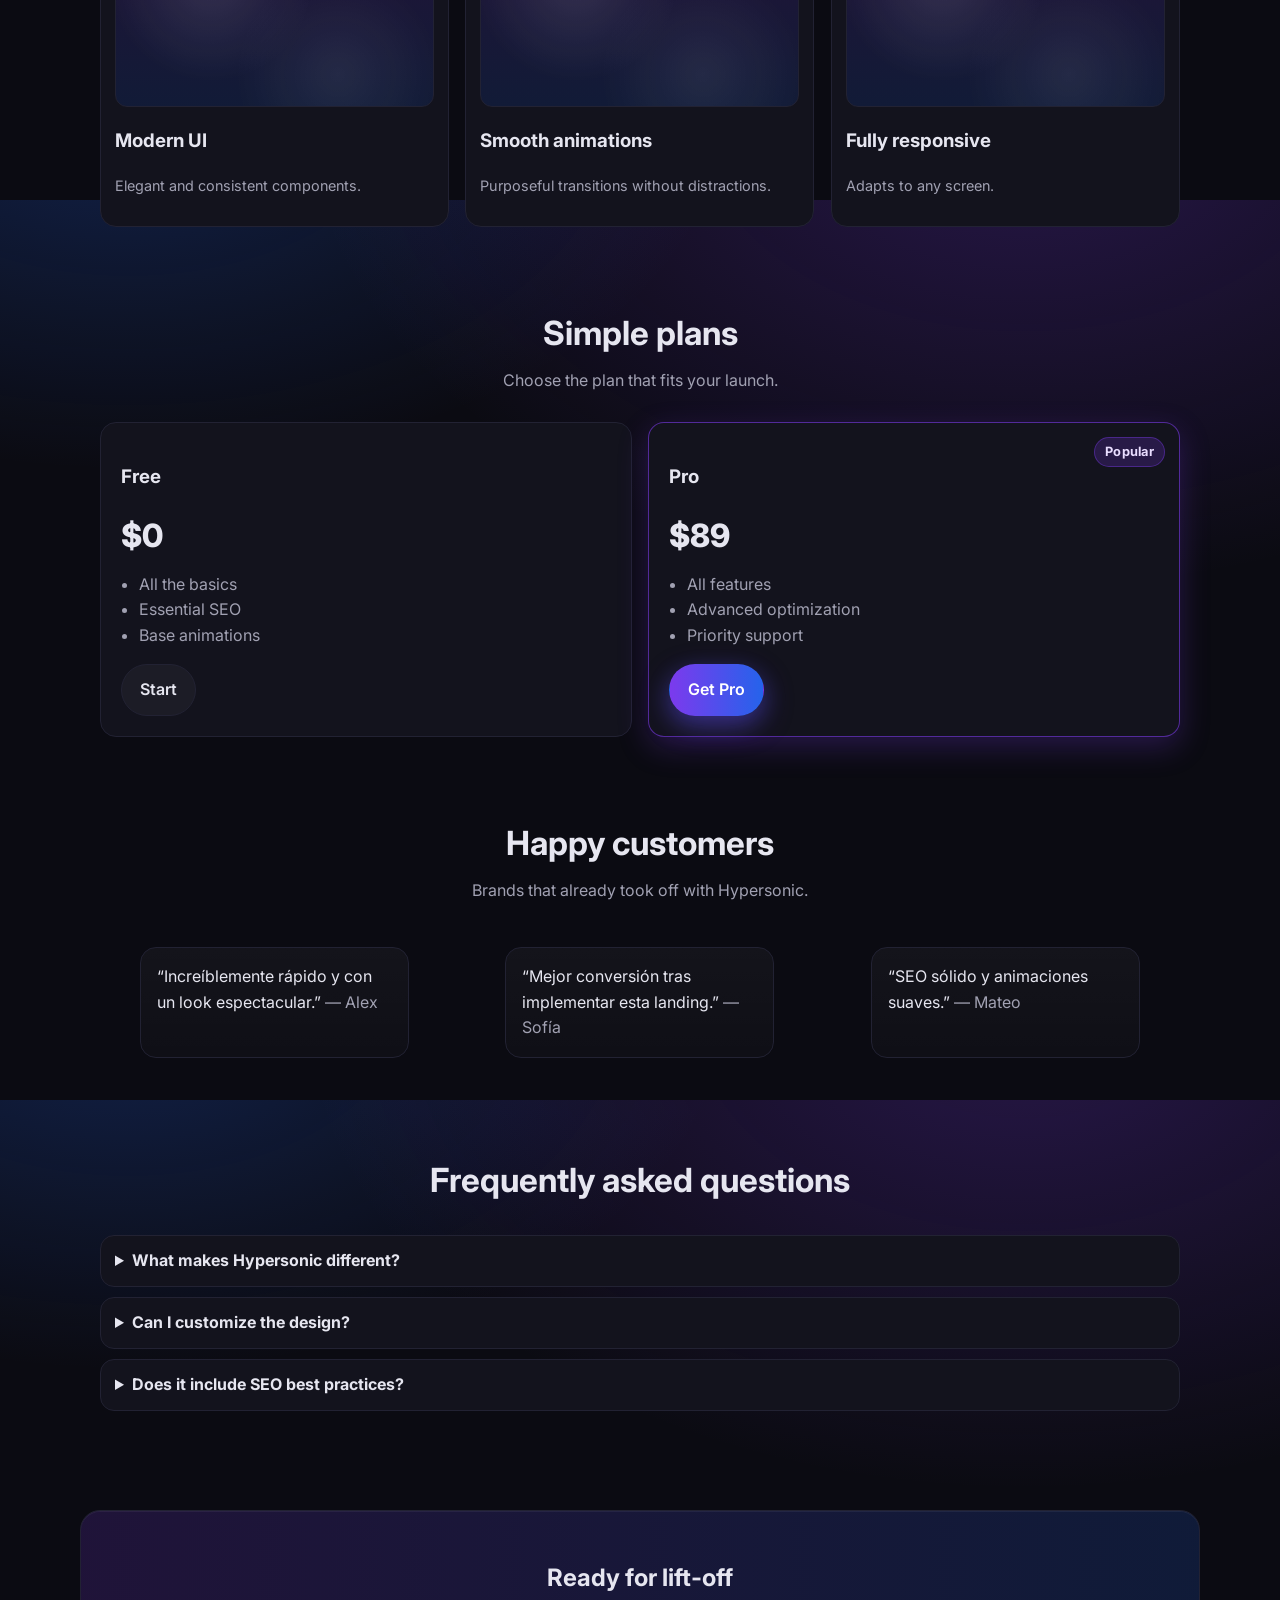
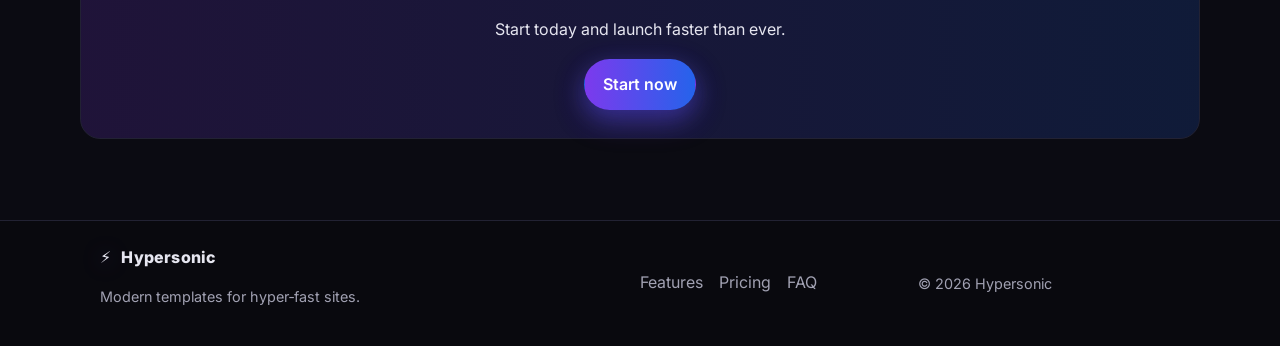
==== commit b25426a3: "Add showcase section with tilt and shimmer card effects Co-authored-by: temprano.javier <temprano.ja" ====
--- a/hypersonic/index.html
+++ b/hypersonic/index.html
@@ -1,320 +1,288 @@
 <!doctype html>
-<html lang="en">
-<head>
-  <meta charset="utf-8" />
-  <meta name="viewport" content="width=device-width, initial-scale=1" />
-  <title>Hypersonic — Ship sites at hypersonic speed</title>
-  <meta name="description" content="Hypersonic is a slick, modern landing page with motion. Build blazing-fast experiences with beautiful animations and clean UX." />
-  <meta name="keywords" content="hypersonic, landing page, animations, saas, template, fast websites" />
-
-  <!-- Canonical & hreflang: replace your-domain.com with your production domain -->
-  <link rel="canonical" href="https://your-domain.com/" />
-  <link rel="alternate" href="https://your-domain.com/" hreflang="en" />
-  <link rel="alternate" href="https://your-domain.com/es/" hreflang="es" />
-  <link rel="alternate" href="https://your-domain.com/" hreflang="x-default" />
-
-  <!-- Open Graph -->
-  <meta property="og:type" content="website" />
-  <meta property="og:title" content="Hypersonic — Ship sites at hypersonic speed" />
-  <meta property="og:description" content="Build blazing-fast experiences with beautiful animations and clean UX." />
-  <meta property="og:url" content="https://your-domain.com/" />
-  <meta property="og:image" content="https://your-domain.com/assets/og.jpg" />
-
-  <!-- Twitter Card -->
-  <meta name="twitter:card" content="summary_large_image" />
-  <meta name="twitter:title" content="Hypersonic — Ship sites at hypersonic speed" />
-  <meta name="twitter:description" content="Build blazing-fast experiences with beautiful animations and clean UX." />
-  <meta name="twitter:image" content="https://your-domain.com/assets/og.jpg" />
-
-  <!-- Preconnect & Fonts -->
-  <link rel="preconnect" href="https://fonts.googleapis.com" />
-  <link rel="preconnect" href="https://fonts.gstatic.com" crossorigin />
-  <link href="https://fonts.googleapis.com/css2?family=Inter:wght@400;500;600;700;800&family=Space+Grotesk:wght@400;600;700&display=swap" rel="stylesheet" />
-
-  <link rel="icon" href="/assets/favicon.svg" type="image/svg+xml" />
-  <link rel="stylesheet" href="/styles.css" />
-
-  <!-- JSON-LD Structured Data -->
-  <script type="application/ld+json">
-  {
-    "@context": "https://schema.org",
-    "@type": "WebSite",
-    "name": "Hypersonic",
-    "url": "https://your-domain.com/",
-    "inLanguage": "en",
-    "potentialAction": {
-      "@type": "SearchAction",
-      "target": "https://your-domain.com/?q={search_term_string}",
-      "query-input": "required name=search_term_string"
-    }
-  }
-  </script>
-  <script type="application/ld+json">
-  {
-    "@context": "https://schema.org",
-    "@type": "Organization",
-    "name": "Hypersonic",
-    "url": "https://your-domain.com/",
-    "logo": "https://your-domain.com/assets/logo.svg",
-    "sameAs": [
-      "https://twitter.com/",
-      "https://www.linkedin.com/"
-    ]
-  }
-  </script>
-</head>
-<body>
-  <a class="skip-link" href="#main">Skip to content</a>
-  <header class="site-header" data-reveal>
-    <div class="container header-inner">
-      <a class="brand" href="/">
-        <img src="/assets/logo.svg" alt="Hypersonic logo" width="28" height="28" />
-        <span>Hypersonic</span>
-      </a>
-      <nav class="nav">
-        <a href="#features">Features</a>
-        <a href="#use-cases">Use cases</a>
-        <a href="#pricing">Pricing</a>
-        <a href="#faq">FAQ</a>
-        <a href="#contact">Contact</a>
-      </nav>
-      <div class="actions">
-        <a class="btn btn-ghost" href="/es/" hreflang="es" aria-label="Cambiar a español">ES</a>
-        <a class="btn btn-primary" href="#get-started">Get Started</a>
+<html lang="es">
+  <head>
+    <meta charset="utf-8" />
+    <meta http-equiv="X-UA-Compatible" content="IE=edge" />
+    <meta name="viewport" content="width=device-width, initial-scale=1" />
+
+    <title data-i18n="meta.title">Hypersonic — Sitios ultrarrápidos con estilo</title>
+    <meta name="description" data-i18n="meta.description" content="Crea y lanza sitios hiperrápidos con animaciones modernas y una experiencia impecable." />
+
+    <link rel="canonical" href="/" />
+    <link rel="alternate" href="/?lang=en" hreflang="en" />
+    <link rel="alternate" href="/?lang=es" hreflang="es" />
+
+    <meta property="og:type" content="website" />
+    <meta property="og:url" content="/" />
+    <meta property="og:title" data-i18n="meta.og_title" content="Hypersonic — Build hyper‑fast sites" />
+    <meta property="og:description" data-i18n="meta.og_description" content="Build and launch hyper‑fast sites with modern animations and a flawless experience." />
+    <meta property="og:image" content="https://via.placeholder.com/1200x630.png?text=Hypersonic" />
+
+    <meta name="twitter:card" content="summary_large_image" />
+    <meta name="twitter:title" data-i18n="meta.twitter_title" content="Hypersonic — Build hyper‑fast sites" />
+    <meta name="twitter:description" data-i18n="meta.twitter_description" content="Build and launch hyper‑fast sites with modern animations and a flawless experience." />
+    <meta name="twitter:image" content="https://via.placeholder.com/1200x630.png?text=Hypersonic" />
+
+    <link rel="icon" href="data:image/svg+xml,%3Csvg xmlns='http://www.w3.org/2000/svg' viewBox='0 0 120 120'%3E%3Cdefs%3E%3ClinearGradient id='g' x1='0' x2='1' y1='0' y2='1'%3E%3Cstop stop-color='%23A855F7'/%3E%3Cstop offset='1' stop-color='%233B82F6'/%3E%3C/linearGradient%3E%3C/defs%3E%3Ccircle cx='60' cy='60' r='56' fill='url(%23g)'/%3E%3Cpath fill='white' d='M30 64l22-8 18-20 20-6-18 22-8 20z'/%3E%3C/svg%3E" />
+
+    <link rel="preconnect" href="https://fonts.googleapis.com" />
+    <link rel="preconnect" href="https://fonts.gstatic.com" crossorigin />
+    <link href="https://fonts.googleapis.com/css2?family=Inter:wght@400;500;600;700;800&display=swap" rel="stylesheet">
+
+    <link rel="stylesheet" href="/hypersonic/styles.css" />
+
+    <script type="application/ld+json" id="ld-json-website">
+      {
+        "@context": "https://schema.org",
+        "@type": "WebSite",
+        "name": "Hypersonic",
+        "url": "/",
+        "potentialAction": {
+          "@type": "SearchAction",
+          "target": "/?q={search_term_string}",
+          "query-input": "required name=search_term_string"
+        }
+      }
+    </script>
+    <script type="application/ld+json" id="ld-json-org">
+      {
+        "@context": "https://schema.org",
+        "@type": "Organization",
+        "name": "Hypersonic",
+        "url": "/",
+        "logo": "https://via.placeholder.com/512.png?text=Hypersonic",
+        "sameAs": [
+          "https://twitter.com/",
+          "https://www.linkedin.com/"
+        ]
+      }
+    </script>
+  </head>
+  <body>
+    <noscript>Para la mejor experiencia, habilita JavaScript. For the best experience, enable JavaScript.</noscript>
+
+    <div class="noise-bg" aria-hidden="true"></div>
+    <div class="gradient-bg" aria-hidden="true"></div>
+
+    <header class="site-header">
+      <div class="container header-inner">
+        <a href="#" class="logo" aria-label="Hypersonic home">
+          <span class="logo-mark" aria-hidden="true">⚡️</span>
+          <span class="logo-type">Hypersonic</span>
+        </a>
+        <nav class="nav" aria-label="Primary">
+          <a href="#features" data-i18n="nav.features">Características</a>
+          <a href="#pricing" data-i18n="nav.pricing">Precios</a>
+          <a href="#testimonials" data-i18n="nav.testimonials">Testimonios</a>
+          <a href="#faq" data-i18n="nav.faq">FAQ</a>
+        </nav>
+        <div class="header-cta">
+          <select id="lang-select" aria-label="Language selector">
+            <option value="es" selected>ES</option>
+            <option value="en">EN</option>
+          </select>
+          <a class="btn btn-primary" href="#cta" data-i18n="nav.cta">Empezar</a>
+        </div>
       </div>
-    </div>
-  </header>
-
-  <main id="main">
-    <!-- Background visual FX -->
-    <div class="bg">
-      <div class="blob b1" aria-hidden="true"></div>
-      <div class="blob b2" aria-hidden="true"></div>
-      <div class="grid-overlay" aria-hidden="true"></div>
-    </div>
-
-    <!-- Hero -->
-    <section class="section hero">
-      <div class="container">
-        <div class="eyebrow" data-reveal data-reveal-delay="50">Build. Animate. Launch.</div>
-        <h1 class="display" data-parallax data-speed="0.18">
-          Ship at <span class="gradient">hypersonic</span> speed
-        </h1>
-        <p class="lead" data-reveal data-reveal-delay="150">
-          Create modern sites with motion-first UI, delightful details, and performance that flies.
-        </p>
-        <div class="cta" data-reveal data-reveal-delay="250">
-          <a class="btn btn-primary" href="#get-started">Start free</a>
-          <a class="btn btn-ghost" href="#features">See features</a>
-        </div>
-        <div class="hero-media" data-reveal data-reveal-delay="350">
-          <div class="card video-mock">
-            <div class="window-chrome">
-              <span></span><span></span><span></span>
+    </header>
+
+    <main>
+      <section class="hero" id="home">
+        <div class="container hero-inner">
+          <div class="hero-badge reveal" data-i18n="hero.badge">Nuevo • Plantilla premium</div>
+          <h1 class="hero-title gradient-text reveal" data-i18n="hero.title">Construye sitios hiperrápidos con estilo</h1>
+          <p class="hero-subtitle reveal" data-i18n="hero.subtitle">Animaciones modernas, rendimiento impecable y diseño profesional para tu próximo lanzamiento.</p>
+          <div class="hero-actions reveal">
+            <a class="btn btn-primary" href="#pricing" data-i18n="hero.primary_cta">Probar gratis</a>
+            <a class="btn btn-ghost" href="#features" data-i18n="hero.secondary_cta">Ver características</a>
+          </div>
+          <div class="hero-art" aria-hidden="true">
+            <div class="orb orb-a"></div>
+            <div class="orb orb-b"></div>
+            <div class="orb orb-c"></div>
+            <div class="hero-card tilt reveal">
+              <div class="card-header">Hypersonic</div>
+              <div class="card-body">
+                <div class="metric">
+                  <span class="metric-label" data-i18n="hero.metric_1_label">Velocidad</span>
+                  <span class="metric-value">99</span>
+                </div>
+                <div class="metric">
+                  <span class="metric-label" data-i18n="hero.metric_2_label">SEO</span>
+                  <span class="metric-value">100</span>
+                </div>
+                <div class="metric">
+                  <span class="metric-label" data-i18n="hero.metric_3_label">Accesibilidad</span>
+                  <span class="metric-value">100</span>
+                </div>
+              </div>
             </div>
-            <div class="video shimmering" aria-hidden="true"></div>
-          </div>
-        </div>
+          </div>
+        </div>
+      </section>
+
+      <section class="logos" aria-label="Trusted by">
+        <div class="container marquee reveal">
+          <div class="marquee-track">
+            <span>Framer</span><span>Vercel</span><span>Stripe</span><span>Notion</span><span>Supabase</span><span>Cloudflare</span>
+            <span>Framer</span><span>Vercel</span><span>Stripe</span><span>Notion</span><span>Supabase</span><span>Cloudflare</span>
+          </div>
+        </div>
+      </section>
+
+      <section class="features" id="features">
+        <div class="container">
+          <header class="section-header reveal">
+            <h2 data-i18n="features.title">Todo lo que necesitas para despegar</h2>
+            <p data-i18n="features.subtitle">De diseño a sitio en minutos, con micro‑interacciones y rendimiento top.</p>
+          </header>
+          <div class="features-grid">
+            <article class="feature-card reveal">
+              <h3 data-i18n="features.items.0.title">Animaciones fluidas</h3>
+              <p data-i18n="features.items.0.desc">Transiciones y micro‑interacciones que elevan tu marca.</p>
+            </article>
+            <article class="feature-card reveal">
+              <h3 data-i18n="features.items.1.title">SEO listo</h3>
+              <p data-i18n="features.items.1.desc">Meta etiquetas, Open Graph, JSON‑LD y sitemap incluidos.</p>
+            </article>
+            <article class="feature-card reveal">
+              <h3 data-i18n="features.items.2.title">Rendimiento</h3>
+              <p data-i18n="features.items.2.desc">Cargas rápidas, assets optimizados y buenas prácticas.</p>
+            </article>
+            <article class="feature-card reveal">
+              <h3 data-i18n="features.items.3.title">Accesibilidad</h3>
+              <p data-i18n="features.items.3.desc">Semántica correcta y navegación con teclado.</p>
+            </article>
+            <article class="feature-card reveal">
+              <h3 data-i18n="features.items.4.title">Diseño responsive</h3>
+              <p data-i18n="features.items.4.desc">Se adapta perfecto a móvil, tablet y escritorio.</p>
+            </article>
+            <article class="feature-card reveal">
+              <h3 data-i18n="features.items.5.title">Código limpio</h3>
+              <p data-i18n="features.items.5.desc">HTML/CSS/JS claros y fáciles de mantener.</p>
+            </article>
+          </div>
+        </div>
+      </section>
+
+      <section class="showcase" id="showcase">
+        <div class="container">
+          <header class="section-header reveal">
+            <h2 data-i18n="showcase.title">Diseños listos para impresionar</h2>
+            <p data-i18n="showcase.subtitle">Tarjetas con efecto tilt y brillo para presentar tu app o producto.</p>
+          </header>
+          <div class="showcase-grid">
+            <article class="showcase-card tilt shimmer reveal">
+              <div class="shot" role="img" aria-label="Captura 1"></div>
+              <h3 data-i18n="showcase.card1.title">UI Moderna</h3>
+              <p class="small" data-i18n="showcase.card1.desc">Componentes elegantes y consistentes.</p>
+            </article>
+            <article class="showcase-card tilt shimmer reveal">
+              <div class="shot" role="img" aria-label="Captura 2"></div>
+              <h3 data-i18n="showcase.card2.title">Animaciones suaves</h3>
+              <p class="small" data-i18n="showcase.card2.desc">Transiciones con intención y sin distracciones.</p>
+            </article>
+            <article class="showcase-card tilt shimmer reveal">
+              <div class="shot" role="img" aria-label="Captura 3"></div>
+              <h3 data-i18n="showcase.card3.title">Responsive total</h3>
+              <p class="small" data-i18n="showcase.card3.desc">Se adapta a todas las pantallas.</p>
+            </article>
+          </div>
+        </div>
+      </section>
+
+      <section class="pricing" id="pricing">
+        <div class="container">
+          <header class="section-header reveal">
+            <h2 data-i18n="pricing.title">Planes sencillos</h2>
+            <p data-i18n="pricing.subtitle">Elige el plan que se ajusta a tu lanzamiento.</p>
+          </header>
+          <div class="pricing-grid">
+            <article class="price-card reveal">
+              <h3 data-i18n="pricing.free.title">Gratis</h3>
+              <p class="price" data-i18n="pricing.free.price">$0</p>
+              <ul>
+                <li data-i18n="pricing.free.items.0">Todo lo básico</li>
+                <li data-i18n="pricing.free.items.1">SEO esencial</li>
+                <li data-i18n="pricing.free.items.2">Animaciones base</li>
+              </ul>
+              <a href="#cta" class="btn btn-ghost" data-i18n="pricing.free.cta">Empezar</a>
+            </article>
+            <article class="price-card popular reveal">
+              <div class="pill" data-i18n="pricing.pro.badge">Popular</div>
+              <h3 data-i18n="pricing.pro.title">Pro</h3>
+              <p class="price" data-i18n="pricing.pro.price">$89</p>
+              <ul>
+                <li data-i18n="pricing.pro.items.0">Todas las características</li>
+                <li data-i18n="pricing.pro.items.1">Optimización avanzada</li>
+                <li data-i18n="pricing.pro.items.2">Soporte prioritario</li>
+              </ul>
+              <a href="#cta" class="btn btn-primary" data-i18n="pricing.pro.cta">Obtener Pro</a>
+            </article>
+          </div>
+        </div>
+      </section>
+
+      <section class="testimonials" id="testimonials">
+        <div class="container">
+          <header class="section-header reveal">
+            <h2 data-i18n="testimonials.title">Clientes felices</h2>
+            <p data-i18n="testimonials.subtitle">Marcas que ya despegaron con Hypersonic.</p>
+          </header>
+          <div class="quotes">
+            <blockquote class="quote reveal">“Increíblemente rápido y con un look espectacular.” <cite>— Alex</cite></blockquote>
+            <blockquote class="quote reveal">“Mejor conversión tras implementar esta landing.” <cite>— Sofía</cite></blockquote>
+            <blockquote class="quote reveal">“SEO sólido y animaciones suaves.” <cite>— Mateo</cite></blockquote>
+          </div>
+        </div>
+      </section>
+
+      <section class="faq" id="faq">
+        <div class="container">
+          <header class="section-header reveal">
+            <h2 data-i18n="faq.title">Preguntas frecuentes</h2>
+          </header>
+          <div class="accordion">
+            <details class="reveal">
+              <summary data-i18n="faq.q1.q">¿Qué hace a Hypersonic diferente?</summary>
+              <p data-i18n="faq.q1.a">Rendimiento, diseño y SEO integrados desde el inicio.</p>
+            </details>
+            <details class="reveal">
+              <summary data-i18n="faq.q2.q">¿Puedo personalizar el diseño?</summary>
+              <p data-i18n="faq.q2.a">Sí, el código es claro y fácil de adaptar.</p>
+            </details>
+            <details class="reveal">
+              <summary data-i18n="faq.q3.q">¿Incluye buenas prácticas SEO?</summary>
+              <p data-i18n="faq.q3.a">Incluye meta, Open Graph, Twitter, JSON‑LD, sitemap y robots.</p>
+            </details>
+          </div>
+        </div>
+      </section>
+
+      <section class="cta" id="cta">
+        <div class="container reveal">
+          <h2 data-i18n="cta.title">Listo para despegar</h2>
+          <p data-i18n="cta.subtitle">Empieza hoy y lanza más rápido que nunca.</p>
+          <a class="btn btn-primary" href="#" data-i18n="cta.cta">Comenzar ahora</a>
+        </div>
+      </section>
+    </main>
+
+    <footer class="site-footer">
+      <div class="container footer-inner">
+        <div class="footer-brand">
+          <div class="logo"><span class="logo-mark">⚡️</span><span class="logo-type">Hypersonic</span></div>
+          <p class="small" data-i18n="footer.tagline">Plantillas modernas para sitios hiperrápidos.</p>
+        </div>
+        <nav class="footer-nav">
+          <a href="#features" data-i18n="nav.features">Características</a>
+          <a href="#pricing" data-i18n="nav.pricing">Precios</a>
+          <a href="#faq" data-i18n="nav.faq">FAQ</a>
+        </nav>
+        <div class="footer-note small">© <span id="year"></span> Hypersonic</div>
       </div>
-    </section>
-
-    <!-- Marquee -->
-    <section class="section marquee" aria-label="Brands" data-reveal>
-      <div class="marquee-track" data-marquee>
-        <span>FAST</span><span>DESIGN</span><span>ANIMATE</span><span>PERFORMANT</span>
-        <span>ACCESSIBLE</span><span>SEO-FIRST</span><span>RELIABLE</span><span>FAST</span>
-      </div>
-    </section>
-
-    <!-- Features -->
-    <section id="features" class="section features">
-      <div class="container">
-        <header class="section-head" data-reveal>
-          <h2>Motion-first features</h2>
-          <p>Everything you need to build beautiful, responsive, animated experiences.</p>
-        </header>
-        <div class="feature-grid">
-          <article class="feature" data-reveal>
-            <div class="icon">💨</div>
-            <h3>Blazing performance</h3>
-            <p>Optimized layout, lazy loading, and GPU-accelerated animations keep things smooth.</p>
-          </article>
-          <article class="feature" data-reveal data-reveal-delay="50">
-            <div class="icon">✨</div>
-            <h3>Micro‑interactions</h3>
-            <p>Hover, tap, and scroll feedback that make interfaces feel alive.</p>
-          </article>
-          <article class="feature" data-reveal data-reveal-delay="100">
-            <div class="icon">🧩</div>
-            <h3>Composable sections</h3>
-            <p>Cards, grids, marquees, and testimonials that just snap together.</p>
-          </article>
-          <article class="feature" data-reveal data-reveal-delay="150">
-            <div class="icon">🔍</div>
-            <h3>SEO built‑in</h3>
-            <p>Best practices for metadata, semantics, and internationalization from day one.</p>
-          </article>
-        </div>
-      </div>
-    </section>
-
-    <!-- Use cases / Showcase -->
-    <section id="use-cases" class="section showcase">
-      <div class="container">
-        <header class="section-head" data-reveal>
-          <h2>Built for any launch</h2>
-          <p>From product drops to portfolios, craft a site that moves your audience.</p>
-        </header>
-        <div class="cards">
-          <div class="card" data-tilt data-reveal>
-            <h3>Product landing</h3>
-            <p>Hero motion, feature callouts, and conversion-optimized CTAs.</p>
-          </div>
-          <div class="card" data-tilt data-reveal data-reveal-delay="75">
-            <h3>Portfolio</h3>
-            <p>Spotlight your work with smooth galleries and parallax.
-            </p>
-          </div>
-          <div class="card" data-tilt data-reveal data-reveal-delay="150">
-            <h3>Marketing site</h3>
-            <p>Publish content with accessible typography and fast nav.</p>
-          </div>
-        </div>
-      </div>
-    </section>
-
-    <!-- Metrics -->
-    <section class="section metrics" aria-label="Key metrics">
-      <div class="container metrics-grid">
-        <div class="metric" data-reveal><div class="num">98</div><div class="label">Lighthouse perf</div></div>
-        <div class="metric" data-reveal data-reveal-delay="60"><div class="num"><span aria-hidden="true">60</span>ms</div><div class="label">First Interaction</div></div>
-        <div class="metric" data-reveal data-reveal-delay="120"><div class="num">A11y</div><div class="label">WCAG 2.1 AA</div></div>
-        <div class="metric" data-reveal data-reveal-delay="180"><div class="num">100%</div><div class="label">Core Web Vitals</div></div>
-      </div>
-    </section>
-
-    <!-- Testimonials -->
-    <section class="section testimonials" aria-label="Testimonials">
-      <div class="container">
-        <header class="section-head" data-reveal>
-          <h2>Loved by makers</h2>
-          <p>Teams ship faster and look better doing it.</p>
-        </header>
-        <div class="testi-grid">
-          <figure class="testi" data-reveal>
-            <blockquote>“We rebuilt our launch in a day. It looks world‑class.”</blockquote>
-            <figcaption>Alex — Product Designer</figcaption>
-          </figure>
-          <figure class="testi" data-reveal data-reveal-delay="80">
-            <blockquote>“Animations felt buttery on mobile without extra work.”</blockquote>
-            <figcaption>Sam — Frontend Engineer</figcaption>
-          </figure>
-          <figure class="testi" data-reveal data-reveal-delay="160">
-            <blockquote>“A clean starting point with just the right motion.”</blockquote>
-            <figcaption>Maya — Founder</figcaption>
-          </figure>
-        </div>
-      </div>
-    </section>
-
-    <!-- Pricing -->
-    <section id="pricing" class="section pricing">
-      <div class="container">
-        <header class="section-head" data-reveal>
-          <h2>Simple pricing</h2>
-          <p>Start for free. Upgrade when you need more.</p>
-        </header>
-        <div class="pricing-grid">
-          <div class="price-card" data-reveal>
-            <h3>Free</h3>
-            <p>Great to explore</p>
-            <ul>
-              <li>All core sections</li>
-              <li>Basic animations</li>
-              <li>Community support</li>
-            </ul>
-            <a class="btn btn-ghost" href="#get-started">Start free</a>
-          </div>
-          <div class="price-card highlight" data-reveal data-reveal-delay="100">
-            <h3>Pro</h3>
-            <p>For serious launches</p>
-            <ul>
-              <li>Advanced motion system</li>
-              <li>Production SEO</li>
-              <li>Priority support</li>
-            </ul>
-            <a class="btn btn-primary" href="#get-started">Upgrade</a>
-          </div>
-        </div>
-      </div>
-    </section>
-
-    <!-- FAQ -->
-    <section id="faq" class="section faq">
-      <div class="container">
-        <header class="section-head" data-reveal>
-          <h2>Frequently asked questions</h2>
-          <p>Answers for a smooth takeoff.</p>
-        </header>
-        <details class="qa" data-reveal>
-          <summary>Is it responsive?</summary>
-          <p>Yes. The layout adapts fluidly from mobile to large desktop screens.</p>
-        </details>
-        <details class="qa" data-reveal data-reveal-delay="80">
-          <summary>How about performance?</summary>
-          <p>We favor semantic HTML, small CSS, and minimal JS with GPU‑accelerated motion.</p>
-        </details>
-        <details class="qa" data-reveal data-reveal-delay="160">
-          <summary>What about accessibility?</summary>
-          <p>Color contrast, focus states, skip link, motion preferences, and ARIA where needed.</p>
-        </details>
-      </div>
-    </section>
-
-    <!-- Contact / CTA -->
-    <section id="get-started" class="section final-cta">
-      <div class="container">
-        <h2 data-reveal>Ready to ship at hypersonic speed?</h2>
-        <p data-reveal data-reveal-delay="80">Kickstart your next launch with a motion-first website.</p>
-        <a class="btn btn-primary" href="#">Get started</a>
-      </div>
-    </section>
-  </main>
-
-  <footer id="contact" class="site-footer">
-    <div class="container footer-inner">
-      <div class="brand-col" data-reveal>
-        <a class="brand" href="/">
-          <img src="/assets/logo.svg" alt="Hypersonic logo" width="28" height="28" />
-          <span>Hypersonic</span>
-        </a>
-        <p>Motion-first websites that perform.</p>
-      </div>
-      <nav class="footer-nav" aria-label="Footer">
-        <div class="col" data-reveal>
-          <h4>Product</h4>
-          <a href="#features">Features</a>
-          <a href="#pricing">Pricing</a>
-          <a href="#faq">FAQ</a>
-        </div>
-        <div class="col" data-reveal data-reveal-delay="80">
-          <h4>Company</h4>
-          <a href="#contact">Contact</a>
-          <a href="/es/" hreflang="es">Español</a>
-          <a href="#">Status</a>
-        </div>
-        <div class="col" data-reveal data-reveal-delay="160">
-          <h4>Legal</h4>
-          <a href="#">Privacy</a>
-          <a href="#">Terms</a>
-        </div>
-      </nav>
-    </div>
-    <div class="container tiny">
-      <small>© <span id="year"></span> Hypersonic. All rights reserved.</small>
-    </div>
-  </footer>
-
-  <script src="/script.js" defer></script>
-</body>
+    </footer>
+
+    <script src="/hypersonic/app.js" defer></script>
+  </body>
 </html>
--- a/hypersonic/styles.css
+++ b/hypersonic/styles.css
@@ -0,0 +1,193 @@
+:root {
+  --bg: #0b0b12;
+  --bg-elev: #11111a;
+  --text: #e6e6f0;
+  --muted: #a1a1b2;
+  --primary: #7c3aed;
+  --primary-2: #2563eb;
+  --accent: #22d3ee;
+  --card: #13131d;
+  --border: #222233;
+  --radius: 12px;
+  --container: 1120px;
+}
+
+* { box-sizing: border-box; }
+html, body { height: 100%; }
+body {
+  margin: 0;
+  font-family: "Inter", ui-sans-serif, system-ui, -apple-system, Segoe UI, Roboto, Arial, "Apple Color Emoji", "Segoe UI Emoji";
+  color: var(--text);
+  background: radial-gradient(1200px 800px at 80% -10%, rgba(124,58,237,0.25), transparent 60%),
+              radial-gradient(1000px 600px at 10% -10%, rgba(37,99,235,0.25), transparent 60%),
+              var(--bg);
+  line-height: 1.6;
+  -webkit-font-smoothing: antialiased;
+  text-rendering: optimizeLegibility;
+}
+
+.container {
+  width: 100%;
+  max-width: var(--container);
+  margin: 0 auto;
+  padding: 0 20px;
+}
+.small { color: var(--muted); font-size: 0.9rem; }
+
+.noise-bg::before {
+  content: "";
+  position: fixed; inset: 0;
+  background-image: url("data:image/svg+xml,%3Csvg xmlns='http://www.w3.org/2000/svg' width='140' height='140' viewBox='0 0 140 140'%3E%3Cfilter id='n'%3E%3CfeTurbulence type='fractalNoise' baseFrequency='0.8' numOctaves='2' stitchTiles='stitch'/%3E%3CfeColorMatrix type='saturate' values='0'/%3E%3CfeComponentTransfer%3E%3CfeFuncA type='linear' slope='0.03'/%3E%3C/feComponentTransfer%3E%3C/filter%3E%3Crect width='100%25' height='100%25' filter='url(%23n)'/%3E%3C/svg%3E");
+  opacity: 0.35; pointer-events: none; mix-blend-mode: soft-light;
+}
+.gradient-bg::before {
+  content: "";
+  position: fixed; inset: -20% -20% -10% -20%;
+  background: radial-gradient(40% 30% at 20% 10%, rgba(124,58,237,0.4), transparent 60%),
+              radial-gradient(30% 25% at 80% 0%, rgba(37,99,235,0.35), transparent 60%),
+              radial-gradient(50% 40% at 50% -10%, rgba(34,211,238,0.25), transparent 60%);
+  filter: blur(30px) saturate(120%);
+  animation: floatSlow 20s ease-in-out infinite;
+  pointer-events: none;
+}
+
+.site-header {
+  position: sticky; top: 0; z-index: 50;
+  background: linear-gradient(to bottom, rgba(11,11,18,0.8), rgba(11,11,18,0.3) 60%, transparent);
+  backdrop-filter: blur(10px);
+}
+.header-inner {
+  display: flex; align-items: center; justify-content: space-between;
+  padding: 16px 0;
+}
+.logo { display: inline-flex; align-items: center; gap: 10px; color: var(--text); text-decoration: none; font-weight: 700; letter-spacing: 0.2px; }
+.logo-mark { filter: drop-shadow(0 2px 10px rgba(124,58,237,0.6)); }
+.logo-type { font-weight: 800; }
+
+.nav { display: none; gap: 20px; }
+.nav a { color: var(--muted); text-decoration: none; font-weight: 500; }
+.nav a:hover { color: var(--text); }
+
+.header-cta { display: flex; align-items: center; gap: 12px; }
+#lang-select { background: var(--card); color: var(--text); border: 1px solid var(--border); border-radius: 999px; padding: 8px 12px; }
+
+.btn { display: inline-flex; align-items: center; justify-content: center; gap: 8px; border-radius: 999px; padding: 12px 18px; text-decoration: none; font-weight: 600; border: 1px solid transparent; transition: transform .15s ease, box-shadow .2s ease, background .2s ease, color .2s ease; }
+.btn-primary { background: linear-gradient(90deg, var(--primary), var(--primary-2)); color: white; box-shadow: 0 10px 30px rgba(124,58,237,.35), 0 8px 22px rgba(37,99,235,.25); }
+.btn-primary:hover { transform: translateY(-2px); box-shadow: 0 14px 40px rgba(124,58,237,.45), 0 12px 28px rgba(37,99,235,.35); }
+.btn-ghost { background: rgba(255,255,255,0.04); color: var(--text); border-color: var(--border); }
+.btn-ghost:hover { background: rgba(255,255,255,0.07); }
+
+.hero { padding: 96px 0 40px; position: relative; overflow: hidden; }
+.hero-inner { position: relative; z-index: 1; text-align: center; }
+.hero-badge { display: inline-block; padding: 6px 12px; border-radius: 999px; background: rgba(124,58,237,.15); color: #e9ddff; border: 1px solid rgba(124,58,237,.35); font-weight: 600; letter-spacing: .2px; }
+.hero-title { font-size: clamp(2rem, 5vw, 4rem); letter-spacing: -0.02em; margin: 16px 0 12px; line-height: 1.05; }
+.hero-subtitle { color: var(--muted); font-size: clamp(1rem, 2.2vw, 1.25rem); max-width: 760px; margin: 0 auto 24px; }
+.hero-actions { display: flex; gap: 12px; justify-content: center; }
+
+.hero-art { position: relative; height: 360px; margin-top: 32px; }
+.orb { position: absolute; border-radius: 50%; filter: blur(8px) saturate(140%); opacity: .7; animation: float 10s ease-in-out infinite; }
+.orb-a { width: 180px; height: 180px; left: 5%; top: 20%; background: radial-gradient(circle at 30% 30%, #7c3aed, transparent 60%); animation-delay: 0s; }
+.orb-b { width: 260px; height: 260px; right: 8%; top: 5%; background: radial-gradient(circle at 60% 40%, #2563eb, transparent 60%); animation-delay: .6s; }
+.orb-c { width: 140px; height: 140px; left: 40%; bottom: -10%; background: radial-gradient(circle at 50% 50%, #22d3ee, transparent 60%); animation-delay: 1.2s; }
+
+.hero-card { position: absolute; inset: 50% auto auto 50%; transform: translate(-50%, -40%); width: min(560px, 92%); background: linear-gradient(180deg, rgba(255,255,255,0.06), rgba(255,255,255,0.02)); border: 1px solid var(--border); border-radius: 20px; box-shadow: 0 10px 30px rgba(0,0,0,.25), inset 0 1px 0 rgba(255,255,255,.06); backdrop-filter: blur(6px); }
+.hero-card .card-header { padding: 16px 20px; border-bottom: 1px solid var(--border); font-weight: 700; }
+.hero-card .card-body { padding: 20px; display: grid; grid-template-columns: repeat(3, 1fr); gap: 16px; }
+.metric { background: rgba(0,0,0,.24); border: 1px solid var(--border); border-radius: 16px; padding: 14px; text-align: left; }
+.metric-label { display: block; color: var(--muted); font-weight: 500; font-size: .9rem; }
+.metric-value { font-size: 1.7rem; font-weight: 800; letter-spacing: -0.02em; }
+
+.logos { padding: 28px 0 12px; }
+.marquee { overflow: hidden; mask-image: linear-gradient(90deg, transparent, black 10%, black 90%, transparent); }
+.marquee-track { display: inline-flex; gap: 48px; white-space: nowrap; animation: marquee 22s linear infinite; opacity: .8; color: var(--muted); font-weight: 600; }
+.marquee-track span { display: inline-block; letter-spacing: 0.08em; text-transform: uppercase; }
+
+.section-header { text-align: center; margin-bottom: 28px; }
+.section-header h2 { font-size: clamp(1.6rem, 2.6vw, 2.2rem); margin: 0 0 8px; }
+.section-header p { color: var(--muted); margin: 0; }
+
+.features { padding: 40px 0; }
+.features-grid { display: grid; grid-template-columns: repeat(3, 1fr); gap: 16px; }
+.feature-card { background: var(--card); border: 1px solid var(--border); border-radius: var(--radius); padding: 18px; transition: transform .2s ease, box-shadow .2s ease; }
+.feature-card:hover { transform: translateY(-4px); box-shadow: 0 12px 30px rgba(0,0,0,.3); }
+.feature-card h3 { margin: 0 0 6px; font-size: 1.1rem; }
+.feature-card p { margin: 0; color: var(--muted); }
+
+.pricing { padding: 40px 0; }
+.pricing-grid { display: grid; grid-template-columns: repeat(2, 1fr); gap: 16px; }
+.price-card { background: var(--card); border: 1px solid var(--border); border-radius: 16px; padding: 20px; position: relative; }
+.price-card .price { font-size: 2rem; font-weight: 800; margin: 10px 0; }
+.price-card ul { margin: 0 0 16px; padding-left: 18px; color: var(--muted); }
+.price-card.popular { border-color: rgba(124,58,237,.6); box-shadow: 0 10px 30px rgba(124,58,237,.25); }
+.price-card .pill { position: absolute; top: 14px; right: 14px; background: rgba(124,58,237,.2); color: #e9ddff; border: 1px solid rgba(124,58,237,.4); padding: 4px 10px; border-radius: 999px; font-size: .8rem; font-weight: 700; letter-spacing: .02em; }
+
+.testimonials { padding: 40px 0; }
+.quotes { display: grid; grid-template-columns: repeat(3, 1fr); gap: 16px; }
+.quote { background: linear-gradient(180deg, rgba(255,255,255,0.04), rgba(255,255,255,0.02)); border: 1px solid var(--border); border-radius: 16px; padding: 16px; }
+.quote cite { color: var(--muted); font-style: normal; }
+
+.faq { padding: 40px 0; }
+.accordion details { background: var(--card); border: 1px solid var(--border); border-radius: 14px; padding: 12px 14px; margin-bottom: 10px; }
+.accordion summary { cursor: pointer; font-weight: 700; }
+
+.cta { padding: 50px 0 80px; text-align: center; }
+.cta .container { background: linear-gradient(90deg, rgba(124,58,237,.18), rgba(37,99,235,.18)); border: 1px solid var(--border); border-radius: 20px; padding: 28px; box-shadow: inset 0 1px 0 rgba(255,255,255,.06); }
+
+.site-footer { border-top: 1px solid var(--border); padding: 24px 0; background: rgba(0,0,0,.2); }
+.footer-inner { display: grid; grid-template-columns: 2fr 1fr 1fr; gap: 16px; align-items: center; }
+.footer-nav a { color: var(--muted); margin-right: 12px; text-decoration: none; }
+.footer-nav a:hover { color: var(--text); }
+
+/* Reveal on scroll */
+.reveal { opacity: 0; transform: translateY(12px) scale(.98); will-change: transform, opacity; }
+.reveal.reveal-in { opacity: 1; transform: none; transition: opacity .7s ease, transform .7s cubic-bezier(.2,.8,.2,1); }
+
+/* 3D tilt */
+.tilt { transform-style: preserve-3d; perspective: 1000px; }
+
+/* Keyframes */
+@keyframes float {
+  0%, 100% { transform: translateY(0) translateX(0); }
+  50% { transform: translateY(-16px) translateX(6px); }
+}
+@keyframes floatSlow {
+  0%, 100% { transform: translateY(0); }
+  50% { transform: translateY(-30px); }
+}
+@keyframes marquee {
+  0% { transform: translateX(0); }
+  100% { transform: translateX(-50%); }
+}
+
+/* Responsive */
+@media (min-width: 900px) {
+  .nav { display: flex; }
+}
+@media (max-width: 899px) {
+  .hero-card .card-body { grid-template-columns: 1fr; }
+  .features-grid { grid-template-columns: 1fr; }
+  .pricing-grid { grid-template-columns: 1fr; }
+  .quotes { grid-template-columns: 1fr; }
+  .footer-inner { grid-template-columns: 1fr; text-align: center; }
+}
+
+.hero-title.gradient-text { background: linear-gradient(90deg, var(--text), #c7b8ff, #8ec5ff); -webkit-background-clip: text; background-clip: text; color: transparent; filter: drop-shadow(0 6px 18px rgba(124,58,237,.15)); }
+
+.showcase { padding: 40px 0; }
+.showcase-grid { display: grid; grid-template-columns: repeat(3, 1fr); gap: 16px; }
+.showcase-card { position: relative; background: var(--card); border: 1px solid var(--border); border-radius: 16px; padding: 14px; transition: transform .2s ease, box-shadow .2s ease, border-color .2s ease; }
+.showcase-card:hover { transform: translateY(-6px); box-shadow: 0 14px 40px rgba(0,0,0,.35); border-color: rgba(124,58,237,.5); }
+.showcase-card .shot { height: 160px; border-radius: 12px; background:
+  linear-gradient(180deg, rgba(124,58,237,.15), rgba(37,99,235,.15)),
+  radial-gradient(circle at 30% 20%, rgba(255,255,255,.12), transparent 40%),
+  radial-gradient(circle at 70% 80%, rgba(255,255,255,.08), transparent 40%),
+  #0e0e17;
+  border: 1px solid var(--border);
+}
+.shimmer { overflow: hidden; }
+.shimmer::after { content: ""; position: absolute; inset: 0; background: linear-gradient(120deg, transparent 0%, rgba(255,255,255,.1) 20%, transparent 40%); transform: translateX(-100%); transition: transform .8s ease; }
+.shimmer:hover::after { transform: translateX(100%); }
+
+@media (max-width: 899px) {
+  .showcase-grid { grid-template-columns: 1fr; }
+}
